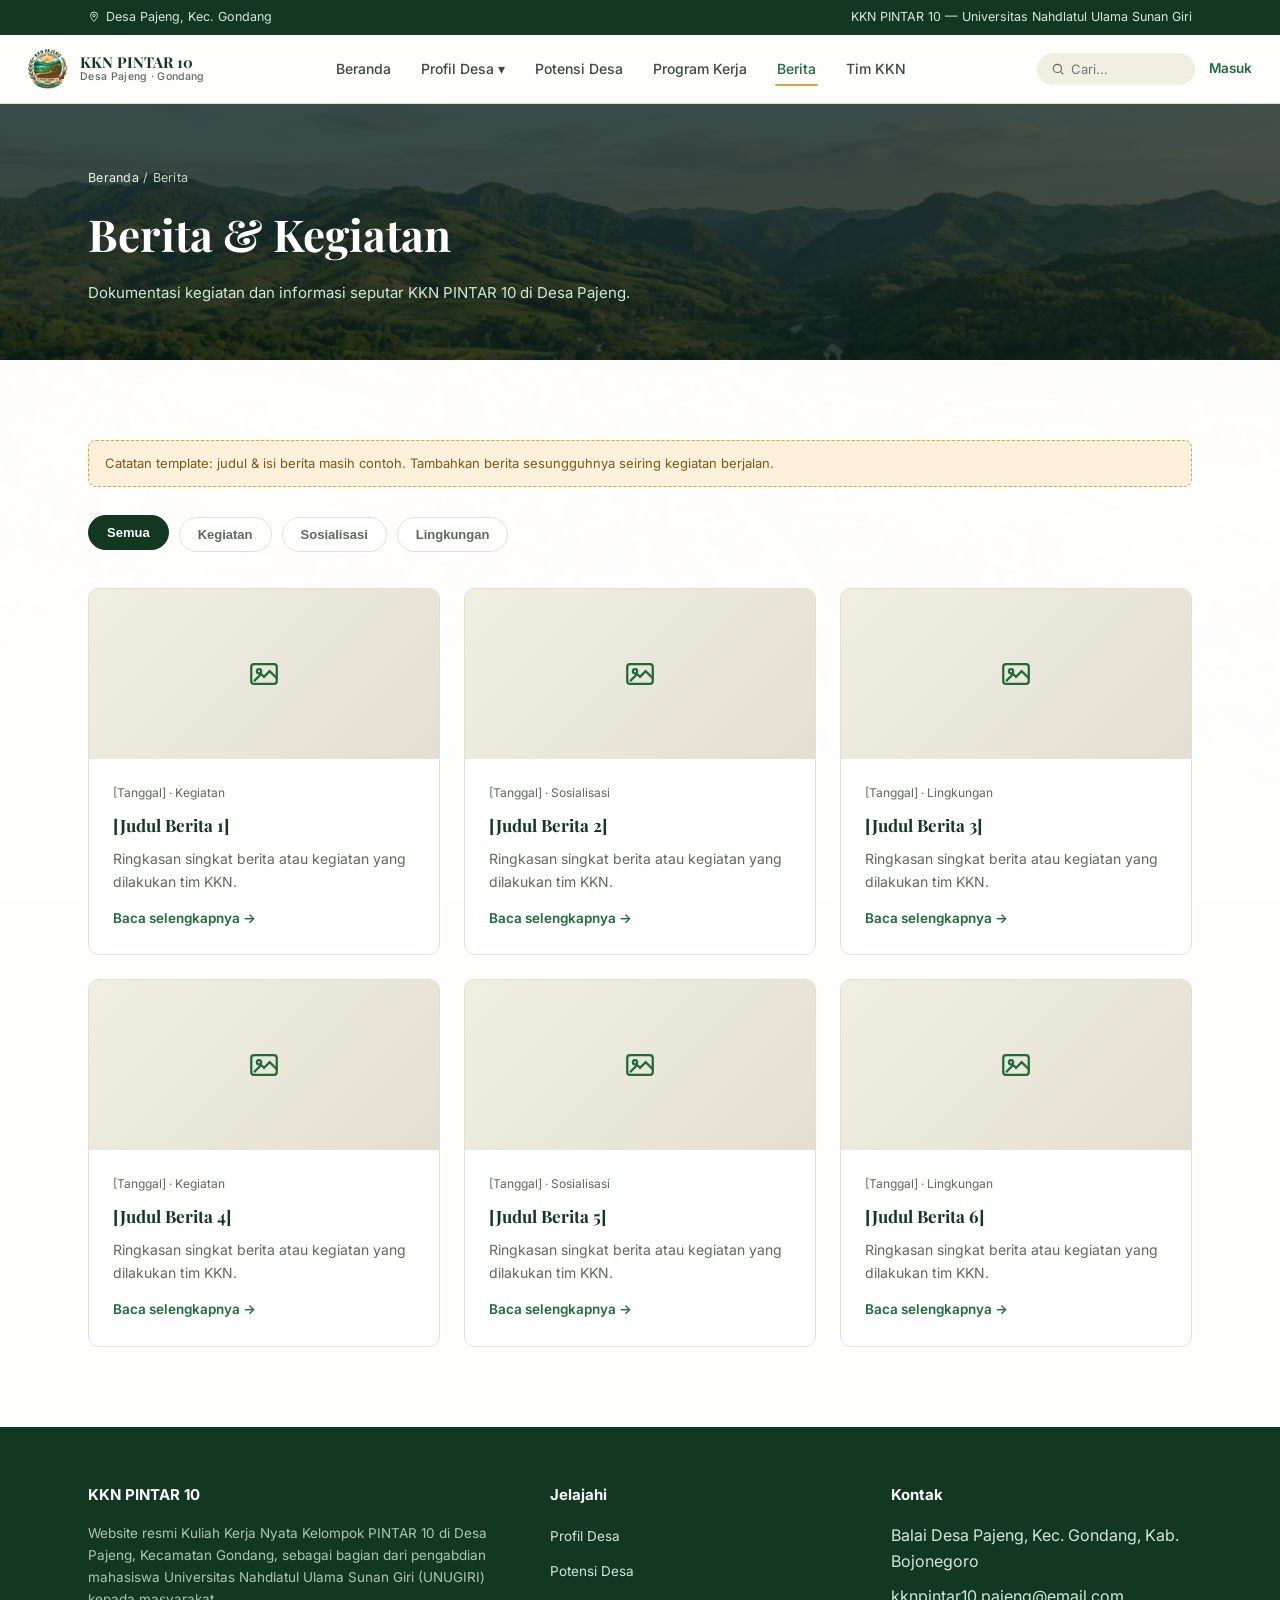
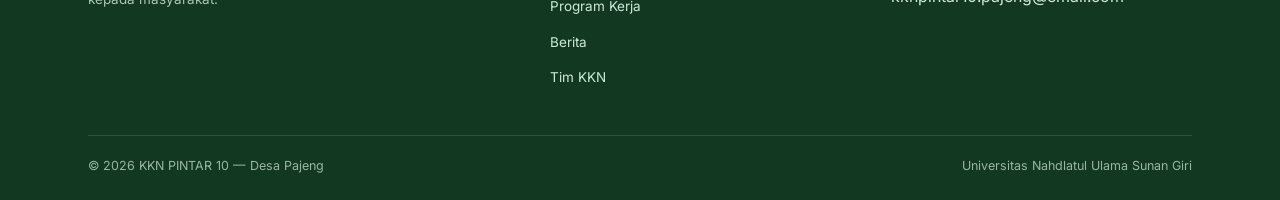
==== berita.html @ 2a143d59 "Initial commit" ====
<!DOCTYPE html>
<html lang="id">
<head>
<meta charset="UTF-8">
<meta name="viewport" content="width=device-width, initial-scale=1.0">
<title>Berita — KKN PINTAR 10 Desa Pajeng</title>
<link rel="stylesheet" href="style.css">
<link rel="preconnect" href="https://fonts.googleapis.com">
<link rel="preconnect" href="https://fonts.gstatic.com" crossorigin>
<link href="https://fonts.googleapis.com/css2?family=Playfair+Display:wght@600;700&family=Inter:wght@400;500;600;700&display=swap" rel="stylesheet">
</head>
<body>

<div class="topbar">
  <div class="container">
    <div class="loc"><svg viewBox="0 0 24 24" fill="none" stroke="currentColor" stroke-width="2"><path d="M12 21s7-7.5 7-12a7 7 0 1 0-14 0c0 4.5 7 12 7 12z"/><circle cx="12" cy="9" r="2.5"/></svg> Desa Pajeng, Kec. Gondang</div>
    <div>KKN PINTAR 10 — Universitas Nahdlatul Ulama Sunan Giri</div>
  </div>
</div>

<header class="navbar">
  <div class="nav-inner">
    <a href="index.html" class="brand">
      <img src="logo.jpeg" alt="Logo KKN PINTAR 10" width="40" height="40" style="border-radius:50%;object-fit:cover;">
      <span class="brand-text">KKN PINTAR 10<small>Desa Pajeng &middot; Gondang</small></span>
    </a>
    <ul class="nav-links" id="navlinks">
      <li><a href="index.html">Beranda</a></li>
      <li class="has-dropdown"><a href="profil-desa.html">Profil Desa ▾</a>
        <div class="dropdown">
          <a href="profil-desa.html#sejarah">Sejarah Desa</a>
          <a href="profil-desa.html#visi-misi">Visi &amp; Misi</a>
          <a href="profil-desa.html#struktur">Struktur Pemerintahan</a>
        </div>
      </li>
      <li><a href="potensi-desa.html">Potensi Desa</a></li>
      <li><a href="program-kerja.html">Program Kerja</a></li>
      <li><a href="berita.html" class="active">Berita</a></li>
      <li><a href="tim-kkn.html">Tim KKN</a></li>
    </ul>
    <div class="nav-right">
      <div class="search-box">
        <svg width="14" height="14" viewBox="0 0 24 24" fill="none" stroke="currentColor" stroke-width="2"><circle cx="11" cy="11" r="7"/><line x1="21" y1="21" x2="16.65" y2="16.65"/></svg>
        <input type="text" placeholder="Cari...">
      </div>
      <a href="#" class="login-link">Masuk</a>
      <button class="navtoggle" id="navtoggle" aria-label="Buka menu">≡</button>
    </div>
  </div>
</header>

<section class="page-banner">
  <div class="container">
    <div class="breadcrumb"><a href="index.html">Beranda</a> / Berita</div>
    <h1>Berita &amp; Kegiatan</h1>
    <p>Dokumentasi kegiatan dan informasi seputar KKN PINTAR 10 di Desa Pajeng.</p>
  </div>
</section>

<section class="section">
  <div class="container">
    <div class="edit-note reveal">Catatan template: judul &amp; isi berita masih contoh. Tambahkan berita sesungguhnya seiring kegiatan berjalan.</div>

    <div class="filters reveal">
      <button class="filter-btn active" data-filter="all">Semua</button>
      <button class="filter-btn" data-filter="kegiatan">Kegiatan</button>
      <button class="filter-btn" data-filter="sosialisasi">Sosialisasi</button>
      <button class="filter-btn" data-filter="lingkungan">Lingkungan</button>
    </div>

    <div class="grid cols-3 reveal">
      <div class="card news-card" data-category="kegiatan">
        <div class="card-thumb"><img src="foto-berita-1.jpg" alt="Foto Berita 1" onerror="this.style.display='none'; this.nextElementSibling.style.display='flex';"><div class="thumb-fallback"><svg width="34" height="34" viewBox="0 0 24 24" fill="none" stroke="currentColor" stroke-width="1.6"><rect x="3" y="5" width="18" height="14" rx="2"/><circle cx="8.5" cy="10" r="1.5"/><path d="M21 15l-5-5-4 4-2-2-5 5"/></svg></div></div>
        <div class="card-body">
          <div class="meta">[Tanggal] &middot; Kegiatan</div>
          <h3>[Judul Berita 1]</h3>
          <p>Ringkasan singkat berita atau kegiatan yang dilakukan tim KKN.</p>
          <a href="coming-soon.html?judul=Berita%201" class="link">Baca selengkapnya &rarr;</a>
        </div>
      </div>
      <div class="card news-card" data-category="sosialisasi">
        <div class="card-thumb"><img src="foto-berita-2.jpg" alt="Foto Berita 2" onerror="this.style.display='none'; this.nextElementSibling.style.display='flex';"><div class="thumb-fallback"><svg width="34" height="34" viewBox="0 0 24 24" fill="none" stroke="currentColor" stroke-width="1.6"><rect x="3" y="5" width="18" height="14" rx="2"/><circle cx="8.5" cy="10" r="1.5"/><path d="M21 15l-5-5-4 4-2-2-5 5"/></svg></div></div>
        <div class="card-body">
          <div class="meta">[Tanggal] &middot; Sosialisasi</div>
          <h3>[Judul Berita 2]</h3>
          <p>Ringkasan singkat berita atau kegiatan yang dilakukan tim KKN.</p>
          <a href="coming-soon.html?judul=Berita%202" class="link">Baca selengkapnya &rarr;</a>
        </div>
      </div>
      <div class="card news-card" data-category="lingkungan">
        <div class="card-thumb"><img src="foto-berita-3.jpg" alt="Foto Berita 3" onerror="this.style.display='none'; this.nextElementSibling.style.display='flex';"><div class="thumb-fallback"><svg width="34" height="34" viewBox="0 0 24 24" fill="none" stroke="currentColor" stroke-width="1.6"><rect x="3" y="5" width="18" height="14" rx="2"/><circle cx="8.5" cy="10" r="1.5"/><path d="M21 15l-5-5-4 4-2-2-5 5"/></svg></div></div>
        <div class="card-body">
          <div class="meta">[Tanggal] &middot; Lingkungan</div>
          <h3>[Judul Berita 3]</h3>
          <p>Ringkasan singkat berita atau kegiatan yang dilakukan tim KKN.</p>
          <a href="coming-soon.html?judul=Berita%203" class="link">Baca selengkapnya &rarr;</a>
        </div>
      </div>
      <div class="card news-card" data-category="kegiatan">
        <div class="card-thumb"><img src="foto-berita-4.jpg" alt="Foto Berita 4" onerror="this.style.display='none'; this.nextElementSibling.style.display='flex';"><div class="thumb-fallback"><svg width="34" height="34" viewBox="0 0 24 24" fill="none" stroke="currentColor" stroke-width="1.6"><rect x="3" y="5" width="18" height="14" rx="2"/><circle cx="8.5" cy="10" r="1.5"/><path d="M21 15l-5-5-4 4-2-2-5 5"/></svg></div></div>
        <div class="card-body">
          <div class="meta">[Tanggal] &middot; Kegiatan</div>
          <h3>[Judul Berita 4]</h3>
          <p>Ringkasan singkat berita atau kegiatan yang dilakukan tim KKN.</p>
          <a href="coming-soon.html?judul=Berita%204" class="link">Baca selengkapnya &rarr;</a>
        </div>
      </div>
      <div class="card news-card" data-category="sosialisasi">
        <div class="card-thumb"><img src="foto-berita-5.jpg" alt="Foto Berita 5" onerror="this.style.display='none'; this.nextElementSibling.style.display='flex';"><div class="thumb-fallback"><svg width="34" height="34" viewBox="0 0 24 24" fill="none" stroke="currentColor" stroke-width="1.6"><rect x="3" y="5" width="18" height="14" rx="2"/><circle cx="8.5" cy="10" r="1.5"/><path d="M21 15l-5-5-4 4-2-2-5 5"/></svg></div></div>
        <div class="card-body">
          <div class="meta">[Tanggal] &middot; Sosialisasi</div>
          <h3>[Judul Berita 5]</h3>
          <p>Ringkasan singkat berita atau kegiatan yang dilakukan tim KKN.</p>
          <a href="coming-soon.html?judul=Berita%205" class="link">Baca selengkapnya &rarr;</a>
        </div>
      </div>
      <div class="card news-card" data-category="lingkungan">
        <div class="card-thumb"><img src="foto-berita-6.jpg" alt="Foto Berita 6" onerror="this.style.display='none'; this.nextElementSibling.style.display='flex';"><div class="thumb-fallback"><svg width="34" height="34" viewBox="0 0 24 24" fill="none" stroke="currentColor" stroke-width="1.6"><rect x="3" y="5" width="18" height="14" rx="2"/><circle cx="8.5" cy="10" r="1.5"/><path d="M21 15l-5-5-4 4-2-2-5 5"/></svg></div></div>
        <div class="card-body">
          <div class="meta">[Tanggal] &middot; Lingkungan</div>
          <h3>[Judul Berita 6]</h3>
          <p>Ringkasan singkat berita atau kegiatan yang dilakukan tim KKN.</p>
          <a href="coming-soon.html?judul=Berita%206" class="link">Baca selengkapnya &rarr;</a>
        </div>
      </div>
    </div>
  </div>
</section>

<footer class="footer">
  <div class="container">
    <div class="footer-grid">
      <div>
        <h4>KKN PINTAR 10</h4>
        <p>Website resmi Kuliah Kerja Nyata Kelompok PINTAR 10 di Desa Pajeng, Kecamatan Gondang, sebagai bagian dari pengabdian mahasiswa Universitas Nahdlatul Ulama Sunan Giri (UNUGIRI) kepada masyarakat.</p>
      </div>
      <div>
        <h4>Jelajahi</h4>
        <ul>
          <li><a href="profil-desa.html">Profil Desa</a></li>
          <li><a href="potensi-desa.html">Potensi Desa</a></li>
          <li><a href="program-kerja.html">Program Kerja</a></li>
          <li><a href="berita.html">Berita</a></li>
          <li><a href="tim-kkn.html">Tim KKN</a></li>
        </ul>
      </div>
      <div>
        <h4>Kontak</h4>
        <ul>
          <li>Balai Desa Pajeng, Kec. Gondang, Kab. Bojonegoro</li>
          <li>kknpintar10.pajeng@email.com</li>
        </ul>
      </div>
    </div>
    <div class="footer-bottom">
      <span>&copy; <span id="year">2026</span> KKN PINTAR 10 — Desa Pajeng</span>
      <span>Universitas Nahdlatul Ulama Sunan Giri</span>
    </div>
  </div>
</footer>
<script src="script.js"></script>
</body>
</html>
---- style.css ----
/* ===== KKN PINTAR 10 — Desa Pajeng | shared stylesheet ===== */
:root{
  --green-deep:#123821;
  --green-mid:#1f6b3a;
  --green-bright:#2f9950;
  --gold:#dba537;
  --cream:#faf8f2;
  --cream-2:#f1eee2;
  --ink:#1c261f;
  --muted:#5c6a5f;
  --line:#e3e0d3;
  --white:#ffffff;
  --radius:10px;
  --serif:'Playfair Display', serif;
  --sans:'Inter', sans-serif;
  --shadow: 0 10px 30px rgba(18,56,33,.10);
  --ease: cubic-bezier(.22,.85,.36,1);
  --ease-soft: cubic-bezier(.4,0,.2,1);
  /* shared scenic background image — ganti nama file ini kalau mau pakai foto pemandangan asli Desa Pajeng */
  --site-bg-img: url('bk.jpeg'), url('hero-bg-default.svg');
}
*{ margin:0; padding:0; box-sizing:border-box; }
html{ scroll-behavior:smooth; }

/* ---------- consistent scenic background (site-wide) ---------- */
body{
  font-family:var(--sans); color:var(--ink); line-height:1.65;
  animation:pageFadeIn .6s var(--ease-soft) both;
  background-color:var(--cream);
  background-image:
    linear-gradient(180deg, rgba(250,248,242,.93) 0%, rgba(250,248,242,.96) 40%, rgba(250,248,242,.98) 100%),
    var(--site-bg-img);
  background-repeat:no-repeat;
  background-position:top center;
  background-size:cover;
  background-attachment:fixed;
}
@keyframes pageFadeIn{ from{ opacity:0; } to{ opacity:1; } }
a{ text-decoration:none; color:inherit; transition:color .25s var(--ease-soft); }
img{ max-width:100%; display:block; }
ul{ list-style:none; }
.container{ max-width:1160px; margin:0 auto; padding:0 28px; }
h1,h2,h3,h4{ font-family:var(--serif); font-weight:700; color:var(--green-deep); }

/* ---------- topbar ---------- */
.topbar{ background:var(--green-deep); color:#cfe9d8; font-size:12.5px; }
.topbar .container{ display:flex; justify-content:space-between; align-items:center; padding:7px 28px; flex-wrap:wrap; gap:6px; }
.topbar .loc{ display:flex; align-items:center; gap:6px; }
.topbar .loc svg{ width:12px; height:12px; }

/* ---------- navbar ---------- */
.navbar{ background:rgba(255,255,255,.92); backdrop-filter:blur(8px); border-bottom:1px solid var(--line); position:sticky; top:0; z-index:100; }
.nav-inner{ display:flex; align-items:center; justify-content:space-between; padding:14px 28px; gap:24px; }
.brand{ display:flex; align-items:center; gap:12px; }
.brand-text{ font-family:var(--serif); font-weight:700; font-size:15px; color:var(--green-deep); line-height:1.2; }
.brand-text small{ display:block; font-family:var(--sans); font-weight:500; font-size:10.5px; color:var(--muted); letter-spacing:.03em; }
.nav-links{ display:flex; align-items:center; gap:26px; font-size:14px; font-weight:500; }
.nav-links a{ color:#3a4a3d; position:relative; padding:6px 2px; transition:color .25s var(--ease-soft); }
.nav-links a.active, .nav-links a:hover{ color:var(--green-mid); }
.nav-links a::after{ content:""; position:absolute; left:0; right:100%; bottom:-3px; height:2px; background:var(--gold); border-radius:2px; transition:right .3s var(--ease); }
.nav-links a:hover::after{ right:0; }
.nav-links a.active::after{ right:0; }
.has-dropdown{ position:relative; }
.dropdown{ position:absolute; top:130%; left:0; background:var(--white); border:1px solid var(--line); border-radius:8px; box-shadow:var(--shadow); min-width:210px; padding:8px; opacity:0; visibility:hidden; transform:translateY(10px) scale(.98); transition:opacity .28s var(--ease), transform .28s var(--ease), visibility .28s; transform-origin:top left; }
.has-dropdown:hover .dropdown{ opacity:1; visibility:visible; transform:translateY(0) scale(1); }
.dropdown a{ display:block; padding:9px 12px; border-radius:6px; font-size:13.5px; color:#3a4a3d; transition:background .2s var(--ease-soft), color .2s var(--ease-soft), padding-left .2s var(--ease-soft); }
.dropdown a:hover{ background:var(--cream-2); color:var(--green-mid); padding-left:15px; }
.nav-right{ display:flex; align-items:center; gap:14px; }
.search-box{ display:flex; align-items:center; gap:6px; background:var(--cream-2); border-radius:20px; padding:8px 14px; font-size:13px; color:var(--muted); }
.search-box input{ border:none; background:transparent; outline:none; font-size:13px; width:110px; font-family:var(--sans); }
.login-link{ font-size:13.5px; font-weight:600; color:var(--green-mid); white-space:nowrap; }
.navtoggle{ display:none; background:none; border:1px solid var(--line); border-radius:6px; padding:8px 10px; font-size:18px; color:var(--green-deep); }

/* ---------- home hero ---------- */
.hero{ position:relative; min-height:92vh; display:flex; align-items:center; overflow:hidden; background:#0d2417; }
.hero-bg{ position:absolute; inset:0; z-index:0; overflow:hidden; transform:scale(1.06); animation:heroDrift 26s ease-in-out infinite alternate; }
.hero-bg img{ width:100%; height:100%; object-fit:cover; display:block; }
@keyframes heroDrift{ from{ transform:scale(1.06) translate(0,0); } to{ transform:scale(1.12) translate(-1.2%,-1%); } }
.hero-overlay{ position:absolute; inset:0; background:linear-gradient(180deg, rgba(9,26,17,.25) 0%, rgba(8,22,14,.55) 55%, rgba(6,18,11,.86) 100%); z-index:1; }
.hero-content{ position:relative; z-index:2; width:100%; text-align:center; color:#fff; padding:60px 24px; animation:heroRise 1s var(--ease) both .1s; }
@keyframes heroRise{ from{ opacity:0; transform:translateY(26px); } to{ opacity:1; transform:translateY(0); } }
.hero-logo{ width:220px; height:220px; margin:0 auto 22px; display:flex; align-items:center; justify-content:center; filter:drop-shadow(0 16px 40px rgba(0,0,0,.45)); animation:logoPop .7s var(--ease) both .2s; }
.hero-logo img{ width:100%; height:100%; }
@keyframes logoPop{ from{ opacity:0; transform:translateY(-14px) scale(.85); } to{ opacity:1; transform:translateY(0) scale(1); } }
.hero-content h1{ font-size:clamp(42px,7vw,74px); color:#fff; letter-spacing:-0.01em; text-shadow:0 4px 24px rgba(0,0,0,.25); }
.hero-content .sub{ font-size:clamp(17px,2.2vw,22px); color:#e5ecdf; margin-top:6px; font-weight:400; font-family:var(--sans); }
.hero-divider{ width:70px; height:3px; background:var(--gold); margin:22px auto; border-radius:2px; position:relative; overflow:hidden; }
.hero-divider::after{ content:""; position:absolute; inset:0; background:linear-gradient(90deg,transparent,rgba(255,255,255,.9),transparent); animation:shimmer 2.6s ease-in-out infinite; }
@keyframes shimmer{ 0%{ transform:translateX(-100%); } 100%{ transform:translateX(100%); } }
.hero-content .kkn-line{ font-size:13.5px; letter-spacing:.05em; color:#cfe9d8; text-transform:uppercase; font-weight:600; margin-bottom:34px; }
.hero-cta{ display:inline-flex; align-items:center; gap:10px; background:var(--green-mid); color:#fff; padding:14px 28px; border-radius:30px; font-weight:600; font-size:15px; box-shadow:var(--shadow); transition:background .3s var(--ease-soft), transform .3s var(--ease), box-shadow .3s var(--ease-soft); }
.hero-cta:hover{ background:var(--green-bright); transform:translateY(-3px); box-shadow:0 16px 34px rgba(18,56,33,.28); }
.hero-cta svg{ transition:transform .3s var(--ease); }
.hero-cta:hover svg{ transform:translateY(3px); }

/* ---------- scroll reveal ---------- */
.reveal{ opacity:0; transform:translateY(28px); transition:opacity .7s var(--ease), transform .7s var(--ease); }
.reveal.in{ opacity:1; transform:translateY(0); }
.grid.reveal.in > *, .filters.reveal.in > *, .org-list.reveal.in > *, .team-grid.reveal.in > *{ animation:none; }
.grid > *, .org-list > *, .team-grid > *{ opacity:0; transform:translateY(18px); transition:opacity .55s var(--ease), transform .55s var(--ease); }
.reveal.in.grid > *, .reveal.in .grid > *{ opacity:1; transform:translateY(0); }
.grid.reveal.in > *:nth-child(1),.org-list.reveal.in > *:nth-child(1),.team-grid.reveal.in > *:nth-child(1){ transition-delay:.04s; }
.grid.reveal.in > *:nth-child(2),.org-list.reveal.in > *:nth-child(2),.team-grid.reveal.in > *:nth-child(2){ transition-delay:.09s; }
.grid.reveal.in > *:nth-child(3),.org-list.reveal.in > *:nth-child(3),.team-grid.reveal.in > *:nth-child(3){ transition-delay:.14s; }
.grid.reveal.in > *:nth-child(4),.org-list.reveal.in > *:nth-child(4),.team-grid.reveal.in > *:nth-child(4){ transition-delay:.19s; }
.grid.reveal.in > *:nth-child(5),.team-grid.reveal.in > *:nth-child(5){ transition-delay:.24s; }
.grid.reveal.in > *:nth-child(6),.team-grid.reveal.in > *:nth-child(6){ transition-delay:.29s; }
.grid.reveal.in > *:nth-child(n+7),.team-grid.reveal.in > *:nth-child(n+7){ transition-delay:.34s; }
.reveal.in > *{ opacity:1; transform:translateY(0); }

/* ---------- page banner (sub pages) — now shares the same scenic image as the homepage hero ---------- */
.page-banner{ position:relative; padding:64px 0 54px; overflow:hidden; background:#0d2417; }
.page-banner::before{
  content:""; position:absolute; inset:0; z-index:0;
  background-image:
    linear-gradient(180deg, rgba(9,26,17,.72) 0%, rgba(8,22,14,.82) 55%, rgba(6,18,11,.92) 100%),
    var(--site-bg-img);
  background-repeat:no-repeat; background-position:center; background-size:cover; background-attachment:fixed;
  animation:bannerGlow 8s ease-in-out infinite alternate;
}
@keyframes bannerGlow{ from{ opacity:.85; } to{ opacity:1; } }
.page-banner .container{ position:relative; z-index:1; animation:heroRise .7s var(--ease) both; }
.breadcrumb{ font-size:12.5px; color:#bcd9c6; letter-spacing:.02em; margin-bottom:10px; }
.breadcrumb a{ color:#e7f3ea; }
.page-banner h1{ color:#fff; font-size:clamp(30px,4vw,44px); }
.page-banner p{ color:#cfe9d8; margin-top:10px; max-width:560px; font-size:15px; }

/* ---------- sections ---------- */
.section{ padding:80px 0; background:rgba(255,255,255,.86); }
.section.alt{ background:rgba(241,238,226,.88); }
.section.textured{ position:relative; overflow:hidden; }
.section.textured::before{ content:""; position:absolute; inset:0; z-index:0;
  background:
    radial-gradient(circle at 10% 8%, rgba(47,153,80,.09), transparent 42%),
    radial-gradient(circle at 90% 18%, rgba(219,165,55,.13), transparent 46%),
    radial-gradient(circle at 16% 92%, rgba(31,107,58,.10), transparent 44%),
    radial-gradient(circle at 92% 90%, rgba(47,153,80,.08), transparent 42%);
  animation: bannerGlow 9s ease-in-out infinite alternate; }
.section.textured > .container{ position:relative; z-index:1; }
.section-tag{ font-size:12.5px; font-weight:700; letter-spacing:.1em; text-transform:uppercase; color:var(--green-mid); margin-bottom:12px; }
.section-title{ font-size:clamp(24px,3vw,34px); margin-bottom:14px; }
.section-desc{ color:var(--muted); max-width:600px; font-size:15.5px; margin-bottom:44px; }
.section-desc.center, .section-tag.center, .section-title.center{ margin-left:auto; margin-right:auto; text-align:center; }

/* stats bar */
.stats-bar{ display:grid; grid-template-columns:repeat(4,1fr); gap:1px; background:var(--line); border:1px solid var(--line); border-radius:var(--radius); overflow:hidden; margin-top:-40px; position:relative; z-index:3; box-shadow:var(--shadow); }
.stat-box{ background:#fff; padding:26px 20px; text-align:center; transition:background .3s var(--ease-soft); }
.stat-box:hover{ background:var(--cream-2); }
.stat-box .num{ font-family:var(--serif); font-size:30px; color:var(--green-mid); transition:transform .3s var(--ease); }
.stat-box:hover .num{ transform:scale(1.08); }
.stat-box .lab{ font-size:12.5px; color:var(--muted); margin-top:4px; }

/* card grid */
.grid{ display:grid; gap:24px; }
.grid.cols-2{ grid-template-columns:repeat(2,1fr); }
.grid.cols-3{ grid-template-columns:repeat(3,1fr); }
.grid.cols-4{ grid-template-columns:repeat(4,1fr); }

.card{ background:#fff; border:1px solid var(--line); border-radius:var(--radius); overflow:hidden; transition:transform .35s var(--ease), box-shadow .35s var(--ease), border-color .35s var(--ease-soft); }
.card:hover{ transform:translateY(-6px); box-shadow:0 18px 38px rgba(18,56,33,.14); border-color:transparent; }
.card-icon{ width:46px; height:46px; border-radius:10px; background:var(--cream-2); display:flex; align-items:center; justify-content:center; color:var(--green-mid); margin-bottom:14px; transition:background .3s var(--ease-soft), color .3s var(--ease-soft), transform .3s var(--ease); }
.card:hover .card-icon{ background:var(--green-mid); color:#fff; transform:rotate(-6deg) scale(1.06); }
.card-body{ padding:24px; }
.card h3{ font-size:17px; margin-bottom:8px; }
.card p{ color:var(--muted); font-size:14px; }
.card .link{ display:inline-block; margin-top:14px; font-size:13.5px; font-weight:600; color:var(--green-mid); transition:letter-spacing .3s var(--ease-soft); }
.card:hover .link{ letter-spacing:.02em; }
.card-thumb{ width:100%; height:170px; background:linear-gradient(135deg,var(--cream-2),var(--line)); display:flex; align-items:center; justify-content:center; color:var(--green-mid); position:relative; overflow:hidden; transition:color .3s var(--ease-soft); }
.card:hover .card-thumb{ color:var(--green-bright); }
.card-thumb svg{ transition:transform .4s var(--ease); }
.card:hover .card-thumb svg{ transform:scale(1.12); }
.card-thumb img{ width:100%; height:100%; object-fit:cover; transition:transform .5s var(--ease); }
.card:hover .card-thumb img{ transform:scale(1.06); }
.thumb-fallback{ display:none; width:100%; height:100%; align-items:center; justify-content:center; }
.tag-pill{ display:inline-block; font-size:11px; font-weight:700; letter-spacing:.03em; text-transform:uppercase; color:var(--green-deep); background:#e4f1e6; padding:4px 10px; border-radius:20px; margin-bottom:10px; }

/* status pill */
.status-pill{ font-size:11px; font-weight:700; padding:4px 10px; border-radius:20px; letter-spacing:.03em; }
.status-pill.berjalan{ background:#e4f1e6; color:var(--green-deep); }
.status-pill.selesai{ background:#eee; color:#666; }
.status-pill.rencana{ background:#fdf1dc; color:#8a6215; }

/* filters */
.filters{ display:flex; gap:10px; flex-wrap:wrap; margin-bottom:36px; }
.filter-btn{ font-size:13px; font-weight:600; padding:9px 18px; border-radius:20px; border:1px solid var(--line); background:#fff; color:var(--muted); cursor:pointer; transition:background .3s var(--ease-soft), color .3s var(--ease-soft), border-color .3s var(--ease-soft), transform .2s var(--ease); }
.filter-btn.active,.filter-btn:hover{ background:var(--green-deep); color:#fff; border-color:var(--green-deep); transform:translateY(-2px); }
[data-category]{ transition:opacity .35s var(--ease-soft), transform .35s var(--ease-soft); }

/* welcome / two column */
.two-col{ display:grid; grid-template-columns:1.1fr .9fr; gap:56px; align-items:center; }
.two-col img, .two-col .img-box{ border-radius:var(--radius); }
.img-box{ background:linear-gradient(135deg,var(--cream-2),var(--line)); min-height:280px; display:flex; align-items:center; justify-content:center; color:var(--green-mid); overflow:hidden; }
.img-box img{ width:100%; height:100%; object-fit:cover; min-height:280px; }

/* org structure (Profil Desa — Struktur Pemerintahan) — foto diperbesar */
.org-list{ display:grid; grid-template-columns:repeat(3,1fr); gap:26px; }
.org-card{ background:#fff; border:1px solid var(--line); border-radius:var(--radius); padding:28px 22px; text-align:center; transition:transform .35s var(--ease), box-shadow .35s var(--ease), border-color .3s var(--ease-soft); }
.org-card:hover{ transform:translateY(-6px); box-shadow:0 18px 38px rgba(18,56,33,.14); border-color:transparent; }
.org-avatar{ width:120px; height:120px; border-radius:50%; background:var(--cream-2); color:var(--green-mid); display:flex; align-items:center; justify-content:center; margin:0 auto 16px; font-family:var(--serif); font-size:32px; font-weight:700; overflow:hidden; box-shadow:0 0 0 6px var(--cream); transition:background .3s var(--ease-soft), color .3s var(--ease-soft), transform .3s var(--ease); }
.org-avatar img{ width:100%; height:100%; object-fit:cover; }
.org-card:hover .org-avatar{ background:var(--green-mid); color:#fff; transform:scale(1.06); }
.org-card .role{ font-size:12px; color:var(--gold); font-weight:700; text-transform:uppercase; letter-spacing:.04em; margin-bottom:6px; }
.org-card .name{ font-size:16px; color:var(--ink); font-weight:600; }
.org-card.kordes{ background:linear-gradient(160deg,var(--green-deep),var(--green-mid)); border-color:var(--green-deep); }
.org-card.kordes .role{ color:var(--gold); }
.org-card.kordes .name{ color:#fff; }
.org-card.kordes .org-avatar{ background:var(--gold); color:var(--green-deep); }
.org-card.kordes:hover .org-avatar{ background:#fff; color:var(--green-deep); }
.org-card .members{ font-size:14.5px; color:var(--ink); font-weight:600; line-height:1.5; }
.org-card.kordes .members{ color:#fff; }
.org-divider{ text-align:center; margin:8px 0 26px; }
.org-divider .role{ font-size:12px; color:var(--gold); font-weight:700; text-transform:uppercase; letter-spacing:.04em; }

/* data wilayah */
.data-list{ border-top:1px solid var(--line); }
.data-row{ display:flex; justify-content:space-between; padding:16px 0; border-bottom:1px solid var(--line); font-size:14.5px; }
.data-row .k{ color:var(--muted); }
.data-row .v{ font-weight:600; }

.map-embed{ border-radius:var(--radius); overflow:hidden; border:1px solid var(--line); }
.map-embed iframe{ width:100%; height:340px; border:0; display:block; }

/* team — Dosen Pembimbing Lapangan */
.dpl-card{ display:flex; gap:26px; align-items:center; background:#fff; border:1px solid var(--line); border-radius:var(--radius); padding:30px; margin-bottom:56px; transition:box-shadow .35s var(--ease), transform .35s var(--ease); }
.dpl-card:hover{ box-shadow:0 18px 38px rgba(18,56,33,.14); transform:translateY(-4px); }
.avatar-lg{ width:160px; height:160px; border-radius:50%; background:var(--cream-2); color:var(--green-mid); display:flex; align-items:center; justify-content:center; font-family:var(--serif); font-size:42px; font-weight:700; flex-shrink:0; overflow:hidden; }
.avatar-lg img{ width:100%; height:100%; object-fit:cover; }
.avatar-md{ width:140px; height:140px; border-radius:50%; background:var(--cream-2); color:var(--green-mid); display:flex; align-items:center; justify-content:center; font-family:var(--serif); font-size:34px; font-weight:700; overflow:hidden; transition:background .3s var(--ease-soft), color .3s var(--ease-soft), transform .3s var(--ease); }
.avatar-md img{ width:100%; height:100%; object-fit:cover; }

/* ---------- Tim KKN org chart v2 — kordes di atas, anggota dalam 2 kolom agar muat 1 layar & foto lebih besar ---------- */
.org-chart-v2{ max-width:920px; margin:0 auto; }
.org-top{ display:flex; flex-direction:column; align-items:center; text-align:center; margin-bottom:44px; }
.org-top .avatar-xl{ width:190px; height:190px; border-radius:50%; overflow:hidden; box-shadow:0 0 0 8px var(--cream), var(--shadow); margin-bottom:18px; background:var(--gold); color:var(--green-deep); display:flex; align-items:center; justify-content:center; font-family:var(--serif); font-size:52px; font-weight:700; transition:transform .4s var(--ease); }
.org-top .avatar-xl:hover{ transform:scale(1.04); }
.org-top .avatar-xl img{ width:100%; height:100%; object-fit:cover; }
.org-top .role{ font-size:13px; font-weight:700; color:var(--gold); text-transform:uppercase; letter-spacing:.08em; margin-bottom:6px; }
.org-top .name{ font-family:var(--serif); font-size:26px; font-weight:700; color:var(--green-deep); }

.org-grid-2col{ display:grid; grid-template-columns:repeat(2,1fr); gap:26px 36px; }
.org-member{ position:relative; display:flex; align-items:center; gap:20px; background:#fff; border:1px solid var(--line); border-radius:var(--radius); padding:18px 22px; transition:transform .4s var(--ease), box-shadow .4s var(--ease), border-color .3s var(--ease-soft); }
.org-member:hover{ transform:translateY(-6px); box-shadow:0 18px 38px rgba(18,56,33,.14); border-color:transparent; }
.org-member .avatar-md{ flex-shrink:0; box-shadow:0 0 0 5px var(--cream); }
.org-member:hover .avatar-md{ transform:scale(1.05); }
.org-member .role{ font-size:12px; font-weight:700; color:var(--gold); text-transform:uppercase; letter-spacing:.05em; margin-bottom:6px; }
.org-member .name{ font-family:var(--serif); font-size:19px; font-weight:700; color:var(--ink); }
.org-member.reveal{ transform:translateY(24px); }
.org-member.reveal.in{ transform:translateY(0); }

/* legacy vertical org chart kept for compatibility if referenced elsewhere */
.org-chart{ position:relative; max-width:560px; margin:0 auto; }
.org-chart::before{ content:""; position:absolute; top:70px; bottom:70px; left:70px; width:2px; background:linear-gradient(var(--green-mid), var(--line) 85%); z-index:0; }
.org-node{ position:relative; z-index:1; display:flex; align-items:center; gap:24px; margin-bottom:26px; }
.org-node:last-child{ margin-bottom:0; }
.org-node-slot{ flex-shrink:0; width:140px; display:flex; justify-content:center; }
.org-node-slot .avatar-lg, .org-node-slot .avatar-md{ box-shadow:0 0 0 6px var(--cream); transition:transform .4s var(--ease), box-shadow .4s var(--ease); }
.org-node:hover .avatar-lg, .org-node:hover .avatar-md{ transform:scale(1.06); }
.org-node-card{ flex:1; background:#fff; border:1px solid var(--line); border-radius:var(--radius); padding:20px 26px; transition:transform .4s var(--ease), box-shadow .4s var(--ease), border-color .3s var(--ease-soft); }
.org-node-card:hover{ transform:translateX(8px); box-shadow:0 16px 34px rgba(18,56,33,.14); border-color:transparent; }
.org-node-card .role{ font-family:var(--sans); font-size:12px; font-weight:700; color:var(--gold); text-transform:uppercase; letter-spacing:.06em; margin-bottom:6px; }
.org-node-card .name{ font-family:var(--serif); font-size:20px; font-weight:700; color:var(--ink); letter-spacing:.01em; }
.org-node-card.kordes{ background:linear-gradient(160deg,var(--green-deep),var(--green-mid)); border-color:var(--green-deep); }
.org-node-card.kordes .role{ color:var(--gold); }
.org-node-card.kordes .name{ color:#fff; }
.org-node.reveal{ transform:translateX(-34px); transition:opacity .6s var(--ease), transform .6s var(--ease); }
.org-node.reveal.in{ opacity:1; transform:translateX(0); }

/* documentation gallery — 8 foto, ukuran lebih besar & rasio landscape */
.gallery-grid{ display:grid; grid-template-columns:repeat(4,1fr); gap:26px; }
.gallery-item{ position:relative; aspect-ratio:4/3; border-radius:var(--radius); overflow:hidden; background:linear-gradient(135deg,var(--cream-2),var(--line)); box-shadow:0 8px 22px rgba(18,56,33,.10); transition:transform .45s var(--ease), box-shadow .45s var(--ease); }
.gallery-item:hover{ transform:translateY(-6px) scale(1.015); box-shadow:0 20px 40px rgba(18,56,33,.18); }
.gallery-item img{ width:100%; height:100%; object-fit:cover; display:block; transition:transform .5s var(--ease); }
.gallery-item:hover img{ transform:scale(1.08); }
.gallery-fallback{ display:none; width:100%; height:100%; align-items:center; justify-content:center; color:var(--green-mid); }

/* news */
.news-card .meta{ font-size:12px; color:var(--muted); margin-bottom:8px; }

/* cta band */
.cta-band{ background:var(--green-deep); border-radius:var(--radius); padding:44px; display:flex; justify-content:space-between; align-items:center; gap:24px; flex-wrap:wrap; color:#fff; transition:box-shadow .35s var(--ease); }
.cta-band h3{ color:#fff; font-size:22px; margin-bottom:6px; }
.cta-band p{ color:#cfe9d8; font-size:14px; }
.cta-band .hero-cta{ background:var(--gold); color:#2a2107; }
.cta-band .hero-cta:hover{ background:#eab94a; }
.cta-band:hover{ box-shadow:0 20px 44px rgba(18,56,33,.28); }

/* footer */
.footer{ background:var(--green-deep); color:#cfe9d8; padding:56px 0 24px; margin-top:0; }
.footer-grid{ display:grid; grid-template-columns:1.4fr 1fr 1fr; gap:40px; margin-bottom:36px; }
.footer h4{ color:#fff; font-size:15px; margin-bottom:14px; font-family:var(--sans); }
.footer p{ font-size:13.5px; color:#a9c7b1; }
.footer ul li{ margin-bottom:9px; }
.footer ul a{ font-size:13.5px; color:#cfe9d8; }
.footer ul a:hover{ color:var(--gold); }
.footer-bottom{ border-top:1px solid rgba(255,255,255,.12); padding-top:20px; font-size:12.5px; color:#9ab6a2; display:flex; justify-content:space-between; flex-wrap:wrap; gap:8px; }

/* placeholder banner note */
.edit-note{ background:#fdf1dc; border:1px dashed #dba537; color:#7a5a12; font-size:13px; padding:12px 16px; border-radius:8px; margin-bottom:30px; }

/* responsive */
@media (max-width: 960px){
  .nav-links{ position:fixed; top:104px; left:0; right:0; background:#fff; flex-direction:column; align-items:flex-start; padding:18px 28px; gap:16px; border-bottom:1px solid var(--line); transform:translateY(-140%); transition:.25s; z-index:99; }
  .nav-links.open{ transform:translateY(0); }
  .navtoggle{ display:block; }
  .search-box{ display:none; }
  .two-col, .stats-bar, .org-list, .team-grid, .grid.cols-3, .grid.cols-4, .gallery-grid{ grid-template-columns:repeat(2,1fr); }
  .footer-grid{ grid-template-columns:1fr; }
  .org-grid-2col{ grid-template-columns:1fr; }
  body{ background-attachment:scroll; }
  .page-banner::before{ background-attachment:scroll; }
}
@media (max-width: 600px){
  .stats-bar, .org-list, .team-grid, .grid.cols-2, .grid.cols-3, .grid.cols-4{ grid-template-columns:1fr; }
  .gallery-grid{ grid-template-columns:1fr; }
  .dpl-card{ flex-direction:column; text-align:center; }
  .cta-band{ flex-direction:column; text-align:center; }
  .hero-logo{ width:150px; height:150px; }
  .org-node{ gap:14px; }
  .org-node-slot{ width:96px; }
  .avatar-lg{ width:110px; height:110px; font-size:30px; }
  .avatar-md{ width:96px; height:96px; font-size:26px; }
  .org-chart::before{ left:48px; }
  .org-top .avatar-xl{ width:140px; height:140px; font-size:38px; }
  .org-member .avatar-md{ width:88px; height:88px; }
}
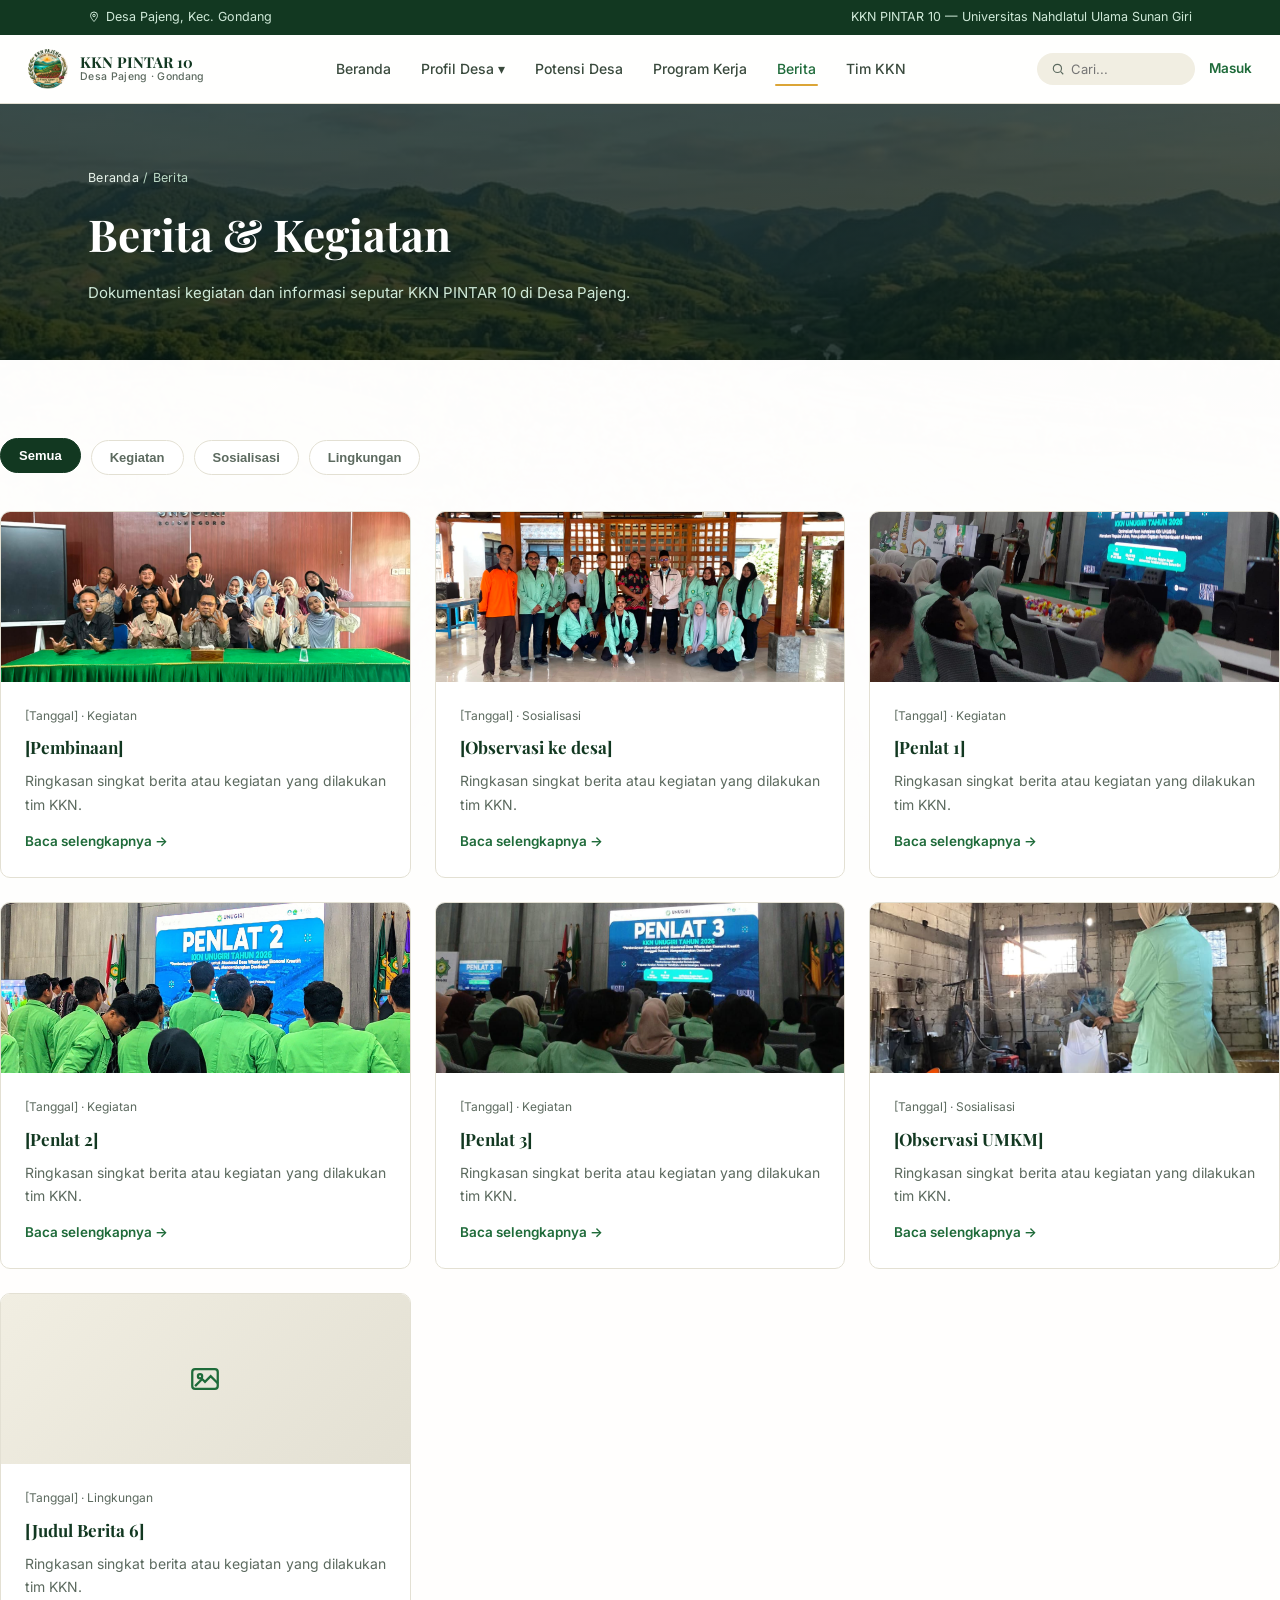
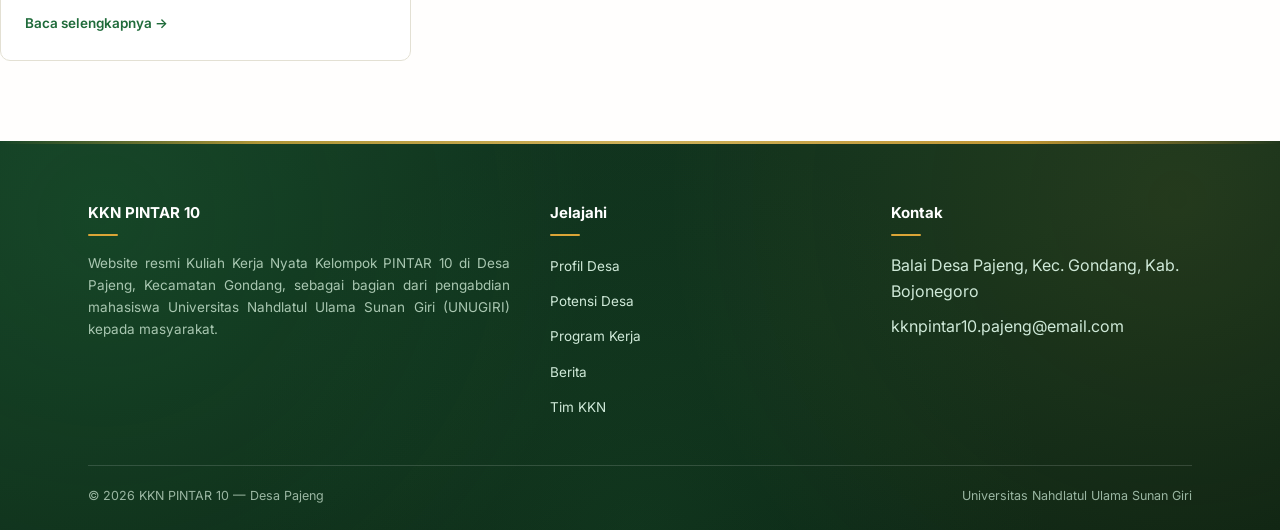
==== commit 429ff5f0: "Update program kerja KKN" ====
--- a/berita.html
+++ b/berita.html
@@ -58,9 +58,7 @@
 </section>
 
 <section class="section">
-  <div class="container">
-    <div class="edit-note reveal">Catatan template: judul &amp; isi berita masih contoh. Tambahkan berita sesungguhnya seiring kegiatan berjalan.</div>
-
+  
     <div class="filters reveal">
       <button class="filter-btn active" data-filter="all">Semua</button>
       <button class="filter-btn" data-filter="kegiatan">Kegiatan</button>
@@ -70,48 +68,57 @@
 
     <div class="grid cols-3 reveal">
       <div class="card news-card" data-category="kegiatan">
-        <div class="card-thumb"><img src="foto-berita-1.jpg" alt="Foto Berita 1" onerror="this.style.display='none'; this.nextElementSibling.style.display='flex';"><div class="thumb-fallback"><svg width="34" height="34" viewBox="0 0 24 24" fill="none" stroke="currentColor" stroke-width="1.6"><rect x="3" y="5" width="18" height="14" rx="2"/><circle cx="8.5" cy="10" r="1.5"/><path d="M21 15l-5-5-4 4-2-2-5 5"/></svg></div></div>
-        <div class="card-body">
-          <div class="meta">[Tanggal] &middot; Kegiatan</div>
-          <h3>[Judul Berita 1]</h3>
+        <div class="card-thumb"><img src="berita2.jpg" alt="Foto Berita 1" onerror="this.style.display='none'; this.nextElementSibling.style.display='flex';"><div class="thumb-fallback"><svg width="34" height="34" viewBox="0 0 24 24" fill="none" stroke="currentColor" stroke-width="1.6"><rect x="3" y="5" width="18" height="14" rx="2"/><circle cx="8.5" cy="10" r="1.5"/><path d="M21 15l-5-5-4 4-2-2-5 5"/></svg></div></div>
+        <div class="card-body">
+          <div class="meta">[Tanggal] &middot; Kegiatan</div>
+          <h3>[Pembinaan]</h3>
           <p>Ringkasan singkat berita atau kegiatan yang dilakukan tim KKN.</p>
           <a href="coming-soon.html?judul=Berita%201" class="link">Baca selengkapnya &rarr;</a>
         </div>
       </div>
       <div class="card news-card" data-category="sosialisasi">
-        <div class="card-thumb"><img src="foto-berita-2.jpg" alt="Foto Berita 2" onerror="this.style.display='none'; this.nextElementSibling.style.display='flex';"><div class="thumb-fallback"><svg width="34" height="34" viewBox="0 0 24 24" fill="none" stroke="currentColor" stroke-width="1.6"><rect x="3" y="5" width="18" height="14" rx="2"/><circle cx="8.5" cy="10" r="1.5"/><path d="M21 15l-5-5-4 4-2-2-5 5"/></svg></div></div>
+        <div class="card-thumb"><img src="berita1.jpg" alt="Foto Berita 2" onerror="this.style.display='none'; this.nextElementSibling.style.display='flex';"><div class="thumb-fallback"><svg width="34" height="34" viewBox="0 0 24 24" fill="none" stroke="currentColor" stroke-width="1.6"><rect x="3" y="5" width="18" height="14" rx="2"/><circle cx="8.5" cy="10" r="1.5"/><path d="M21 15l-5-5-4 4-2-2-5 5"/></svg></div></div>
         <div class="card-body">
           <div class="meta">[Tanggal] &middot; Sosialisasi</div>
-          <h3>[Judul Berita 2]</h3>
+          <h3>[Observasi ke desa]</h3>
           <p>Ringkasan singkat berita atau kegiatan yang dilakukan tim KKN.</p>
           <a href="coming-soon.html?judul=Berita%202" class="link">Baca selengkapnya &rarr;</a>
         </div>
       </div>
-      <div class="card news-card" data-category="lingkungan">
-        <div class="card-thumb"><img src="foto-berita-3.jpg" alt="Foto Berita 3" onerror="this.style.display='none'; this.nextElementSibling.style.display='flex';"><div class="thumb-fallback"><svg width="34" height="34" viewBox="0 0 24 24" fill="none" stroke="currentColor" stroke-width="1.6"><rect x="3" y="5" width="18" height="14" rx="2"/><circle cx="8.5" cy="10" r="1.5"/><path d="M21 15l-5-5-4 4-2-2-5 5"/></svg></div></div>
-        <div class="card-body">
-          <div class="meta">[Tanggal] &middot; Lingkungan</div>
-          <h3>[Judul Berita 3]</h3>
+      <div class="card news-card" data-category="kegiatan">
+        <div class="card-thumb"><img src="penlat1.jpeg" alt="Foto Berita 1" onerror="this.style.display='none'; this.nextElementSibling.style.display='flex';"><div class="thumb-fallback"><svg width="34" height="34" viewBox="0 0 24 24" fill="none" stroke="currentColor" stroke-width="1.6"><rect x="3" y="5" width="18" height="14" rx="2"/><circle cx="8.5" cy="10" r="1.5"/><path d="M21 15l-5-5-4 4-2-2-5 5"/></svg></div></div>
+        <div class="card-body">
+          <div class="meta">[Tanggal] &middot; Kegiatan</div>
+          <h3>[Penlat 1]</h3>
+          <p>Ringkasan singkat berita atau kegiatan yang dilakukan tim KKN.</p>
+          <a href="coming-soon.html?judul=Berita%201" class="link">Baca selengkapnya &rarr;</a>
+        </div>
+      </div>
+      <div class="card news-card" data-category="kegiatan">
+        <div class="card-thumb"><img src="penlat2.jpeg" alt="Foto Berita 3" onerror="this.style.display='none'; this.nextElementSibling.style.display='flex';"><div class="thumb-fallback"><svg width="34" height="34" viewBox="0 0 24 24" fill="none" stroke="currentColor" stroke-width="1.6"><rect x="3" y="5" width="18" height="14" rx="2"/><circle cx="8.5" cy="10" r="1.5"/><path d="M21 15l-5-5-4 4-2-2-5 5"/></svg></div></div>
+        <div class="card-body">
+          <div class="meta">[Tanggal] &middot; Kegiatan</div>
+          <h3>[Penlat 2]</h3>
           <p>Ringkasan singkat berita atau kegiatan yang dilakukan tim KKN.</p>
           <a href="coming-soon.html?judul=Berita%203" class="link">Baca selengkapnya &rarr;</a>
         </div>
       </div>
       <div class="card news-card" data-category="kegiatan">
-        <div class="card-thumb"><img src="foto-berita-4.jpg" alt="Foto Berita 4" onerror="this.style.display='none'; this.nextElementSibling.style.display='flex';"><div class="thumb-fallback"><svg width="34" height="34" viewBox="0 0 24 24" fill="none" stroke="currentColor" stroke-width="1.6"><rect x="3" y="5" width="18" height="14" rx="2"/><circle cx="8.5" cy="10" r="1.5"/><path d="M21 15l-5-5-4 4-2-2-5 5"/></svg></div></div>
-        <div class="card-body">
-          <div class="meta">[Tanggal] &middot; Kegiatan</div>
-          <h3>[Judul Berita 4]</h3>
+        <div class="card-thumb"><img src="penlat3.jpeg" alt="Foto Berita 4" onerror="this.style.display='none'; this.nextElementSibling.style.display='flex';"><div class="thumb-fallback"><svg width="34" height="34" viewBox="0 0 24 24" fill="none" stroke="currentColor" stroke-width="1.6"><rect x="3" y="5" width="18" height="14" rx="2"/><circle cx="8.5" cy="10" r="1.5"/><path d="M21 15l-5-5-4 4-2-2-5 5"/></svg></div></div>
+        <div class="card-body">
+          <div class="meta">[Tanggal] &middot; Kegiatan</div>
+          <h3>[Penlat 3]</h3>
           <p>Ringkasan singkat berita atau kegiatan yang dilakukan tim KKN.</p>
           <a href="coming-soon.html?judul=Berita%204" class="link">Baca selengkapnya &rarr;</a>
         </div>
       </div>
       <div class="card news-card" data-category="sosialisasi">
-        <div class="card-thumb"><img src="foto-berita-5.jpg" alt="Foto Berita 5" onerror="this.style.display='none'; this.nextElementSibling.style.display='flex';"><div class="thumb-fallback"><svg width="34" height="34" viewBox="0 0 24 24" fill="none" stroke="currentColor" stroke-width="1.6"><rect x="3" y="5" width="18" height="14" rx="2"/><circle cx="8.5" cy="10" r="1.5"/><path d="M21 15l-5-5-4 4-2-2-5 5"/></svg></div></div>
+        <div class="card-thumb"><img src="tahu.jpeg" alt="Foto Berita 5" onerror="this.style.display='none'; this.nextElementSibling.style.display='flex';"><div class="thumb-fallback"><svg width="34" height="34" viewBox="0 0 24 24" fill="none" stroke="currentColor" stroke-width="1.6"><rect x="3" y="5" width="18" height="14" rx="2"/><circle cx="8.5" cy="10" r="1.5"/><path d="M21 15l-5-5-4 4-2-2-5 5"/></svg></div></div>
         <div class="card-body">
           <div class="meta">[Tanggal] &middot; Sosialisasi</div>
-          <h3>[Judul Berita 5]</h3>
-          <p>Ringkasan singkat berita atau kegiatan yang dilakukan tim KKN.</p>
-          <a href="coming-soon.html?judul=Berita%205" class="link">Baca selengkapnya &rarr;</a>
+          <h3>[Observasi UMKM]</h3>
+          <p>Ringkasan singkat berita atau kegiatan yang dilakukan tim KKN.</p>
+          <a href="#" class="link" id="videoTriggerObservasiUmkm">Baca selengkapnya &rarr;</a>
         </div>
       </div>
       <div class="card news-card" data-category="lingkungan">
@@ -158,6 +165,47 @@
     </div>
   </div>
 </footer>
+
+<!-- Modal Video Dokumentasi — khusus kartu "Observasi UMKM" -->
+<div id="videoModal" class="video-modal">
+  <div class="video-modal-inner">
+    <button id="videoModalClose" class="video-modal-close" aria-label="Tutup">&times;</button>
+    <video id="videoModalPlayer" controls playsinline>
+      <source src="umkm.mp4" type="video/mp4">
+      Browser Anda tidak mendukung pemutaran video.
+    </video>
+  </div>
+</div>
+
 <script src="script.js"></script>
+<script>
+(function(){
+  var trigger = document.getElementById('videoTriggerObservasiUmkm');
+  var modal = document.getElementById('videoModal');
+  var player = document.getElementById('videoModalPlayer');
+  var closeBtn = document.getElementById('videoModalClose');
+
+  if(trigger && modal && player && closeBtn){
+    trigger.addEventListener('click', function(e){
+      e.preventDefault();
+      modal.classList.add('open');
+      player.play();
+    });
+
+    function closeModal(){
+      modal.classList.remove('open');
+      player.pause();
+      player.currentTime = 0;
+    }
+    closeBtn.addEventListener('click', closeModal);
+    modal.addEventListener('click', function(e){
+      if(e.target === modal) closeModal();
+    });
+    document.addEventListener('keydown', function(e){
+      if(e.key === 'Escape' && modal.classList.contains('open')) closeModal();
+    });
+  }
+})();
+</script>
 </body>
-</html>
+</html>
--- a/style.css
+++ b/style.css
@@ -17,10 +17,13 @@
   --ease: cubic-bezier(.22,.85,.36,1);
   --ease-soft: cubic-bezier(.4,0,.2,1);
   /* shared scenic background image — ganti nama file ini kalau mau pakai foto pemandangan asli Desa Pajeng */
-  --site-bg-img: url('bk.jpeg'), url('hero-bg-default.svg');
+  --site-bg-img: url('21.jpeg'), url('21.jpeg');
 }
 *{ margin:0; padding:0; box-sizing:border-box; }
 html{ scroll-behavior:smooth; }
+/* rata kanan-kiri untuk semua teks paragraf di seluruh halaman (terutama Profil Desa) */
+p{ text-align:justify; text-justify:inter-word; }
+.kkn-line, .hero-content .sub, .brand-text small, .meta, .status-pill, .tag-pill, .role, .name{ text-align:left; }
 
 /* ---------- consistent scenic background (site-wide) ---------- */
 body{
@@ -79,8 +82,9 @@
 .hero-overlay{ position:absolute; inset:0; background:linear-gradient(180deg, rgba(9,26,17,.25) 0%, rgba(8,22,14,.55) 55%, rgba(6,18,11,.86) 100%); z-index:1; }
 .hero-content{ position:relative; z-index:2; width:100%; text-align:center; color:#fff; padding:60px 24px; animation:heroRise 1s var(--ease) both .1s; }
 @keyframes heroRise{ from{ opacity:0; transform:translateY(26px); } to{ opacity:1; transform:translateY(0); } }
-.hero-logo{ width:220px; height:220px; margin:0 auto 22px; display:flex; align-items:center; justify-content:center; filter:drop-shadow(0 16px 40px rgba(0,0,0,.45)); animation:logoPop .7s var(--ease) both .2s; }
-.hero-logo img{ width:100%; height:100%; }
+.hero-logo{ width:220px; height:220px; margin:0 auto 22px; display:flex; align-items:center; justify-content:center; filter:drop-shadow(0 10px 26px rgba(0,0,0,.5)); animation:logoPop .7s var(--ease) both .2s; }
+/* logo dipotong bulat sempurna (bukan kotak) supaya latar persegi/krem di sudut foto logo tidak lagi kelihatan, dan menyatu seperti medali di atas foto pemandangan */
+.hero-logo img{ width:100%; height:100%; object-fit:cover; border-radius:50%; box-shadow:0 0 0 5px rgba(255,255,255,.18), 0 0 0 1px rgba(255,255,255,.35); }
 @keyframes logoPop{ from{ opacity:0; transform:translateY(-14px) scale(.85); } to{ opacity:1; transform:translateY(0) scale(1); } }
 .hero-content h1{ font-size:clamp(42px,7vw,74px); color:#fff; letter-spacing:-0.01em; text-shadow:0 4px 24px rgba(0,0,0,.25); }
 .hero-content .sub{ font-size:clamp(17px,2.2vw,22px); color:#e5ecdf; margin-top:6px; font-weight:400; font-family:var(--sans); }
@@ -108,7 +112,7 @@
 .grid.reveal.in > *:nth-child(n+7),.team-grid.reveal.in > *:nth-child(n+7){ transition-delay:.34s; }
 .reveal.in > *{ opacity:1; transform:translateY(0); }
 
-/* ---------- page banner (sub pages) — now shares the same scenic image as the homepage hero ---------- */
+/* ---------- page banner (sub pages) — unchanged, tetap sama seperti sebelumnya ---------- */
 .page-banner{ position:relative; padding:64px 0 54px; overflow:hidden; background:#0d2417; }
 .page-banner::before{
   content:""; position:absolute; inset:0; z-index:0;
@@ -220,7 +224,10 @@
 .map-embed{ border-radius:var(--radius); overflow:hidden; border:1px solid var(--line); }
 .map-embed iframe{ width:100%; height:340px; border:0; display:block; }
 
-/* team — Dosen Pembimbing Lapangan */
+/* team — Dosen Pembimbing Lapangan (bisa lebih dari satu, ditampilkan dalam grid 2 kolom) */
+.dpl-grid{ display:grid; grid-template-columns:repeat(2,1fr); gap:24px; margin-bottom:56px; }
+.dpl-grid .dpl-card{ margin-bottom:0; height:100%; }
+@media (max-width:960px){ .dpl-grid{ grid-template-columns:1fr; } }
 .dpl-card{ display:flex; gap:26px; align-items:center; background:#fff; border:1px solid var(--line); border-radius:var(--radius); padding:30px; margin-bottom:56px; transition:box-shadow .35s var(--ease), transform .35s var(--ease); }
 .dpl-card:hover{ box-shadow:0 18px 38px rgba(18,56,33,.14); transform:translateY(-4px); }
 .avatar-lg{ width:160px; height:160px; border-radius:50%; background:var(--cream-2); color:var(--green-mid); display:flex; align-items:center; justify-content:center; font-family:var(--serif); font-size:42px; font-weight:700; flex-shrink:0; overflow:hidden; }
@@ -284,18 +291,80 @@
 .cta-band .hero-cta:hover{ background:#eab94a; }
 .cta-band:hover{ box-shadow:0 20px 44px rgba(18,56,33,.28); }
 
-/* footer */
-.footer{ background:var(--green-deep); color:#cfe9d8; padding:56px 0 24px; margin-top:0; }
+/* ---------- footer (redesigned — gradient + tekstur halus + aksen emas + ikon kontak) ---------- */
+.footer{
+  position:relative;
+  overflow:hidden;
+  background:linear-gradient(160deg, var(--green-deep) 0%, #0f2e1a 55%, #0a2213 100%);
+  color:#cfe9d8;
+  padding:60px 0 24px;
+  margin-top:0;
+}
+/* garis aksen emas tipis di batas atas footer, sebagai pemisah dekoratif dari konten sebelumnya */
+.footer::before{
+  content:"";
+  position:absolute; top:0; left:0; right:0; height:3px;
+  background:linear-gradient(90deg, transparent, var(--gold) 20%, #f0c766 50%, var(--gold) 80%, transparent);
+  opacity:.85;
+}
+/* tekstur radial halus supaya tidak flat, senada dengan .section.textured */
+.footer::after{
+  content:"";
+  position:absolute; inset:0; z-index:0; pointer-events:none;
+  background:
+    radial-gradient(circle at 8% 20%, rgba(47,153,80,.16), transparent 40%),
+    radial-gradient(circle at 92% 15%, rgba(219,165,55,.10), transparent 42%),
+    radial-gradient(circle at 50% 100%, rgba(47,153,80,.10), transparent 55%);
+}
+.footer .container{ position:relative; z-index:1; }
 .footer-grid{ display:grid; grid-template-columns:1.4fr 1fr 1fr; gap:40px; margin-bottom:36px; }
-.footer h4{ color:#fff; font-size:15px; margin-bottom:14px; font-family:var(--sans); }
+.footer h4{
+  color:#fff; font-size:15px; margin-bottom:16px; font-family:var(--sans);
+  position:relative; padding-bottom:10px;
+}
+/* underline emas kecil di bawah setiap heading footer */
+.footer h4::after{
+  content:""; position:absolute; left:0; bottom:0; width:30px; height:2px;
+  background:var(--gold); border-radius:2px;
+}
 .footer p{ font-size:13.5px; color:#a9c7b1; }
 .footer ul li{ margin-bottom:9px; }
-.footer ul a{ font-size:13.5px; color:#cfe9d8; }
-.footer ul a:hover{ color:var(--gold); }
-.footer-bottom{ border-top:1px solid rgba(255,255,255,.12); padding-top:20px; font-size:12.5px; color:#9ab6a2; display:flex; justify-content:space-between; flex-wrap:wrap; gap:8px; }
+.footer ul a{ font-size:13.5px; color:#cfe9d8; transition:color .25s var(--ease-soft), padding-left .25s var(--ease-soft); display:inline-block; }
+.footer ul a:hover{ color:var(--gold); padding-left:4px; }
+/* ikon kecil di depan item kontak (alamat & email) — tambahkan class "contact-list" pada <ul> Kontak di HTML jika ingin memakai ikon */
+.footer .contact-list li{ display:flex; align-items:flex-start; gap:10px; font-size:13.5px; color:#cfe9d8; }
+.footer .contact-list li svg{ flex-shrink:0; width:15px; height:15px; margin-top:2px; color:var(--gold); }
+.footer-bottom{
+  border-top:1px solid rgba(255,255,255,.14);
+  padding-top:20px; font-size:12.5px; color:#9ab6a2;
+  display:flex; justify-content:space-between; flex-wrap:wrap; gap:8px;
+}
 
 /* placeholder banner note */
 .edit-note{ background:#fdf1dc; border:1px dashed #dba537; color:#7a5a12; font-size:13px; padding:12px 16px; border-radius:8px; margin-bottom:30px; }
+
+/* ---------- modal video dokumentasi (dipakai khusus kartu "Observasi UMKM" di Berita) ---------- */
+.video-modal{
+  display:none; position:fixed; inset:0; z-index:1000;
+  background:rgba(9,26,17,.86);
+  align-items:center; justify-content:center; padding:24px;
+}
+.video-modal.open{ display:flex; }
+.video-modal-inner{
+  position:relative; width:100%; max-width:820px;
+  background:#000; border-radius:10px; overflow:hidden;
+  box-shadow:0 24px 60px rgba(0,0,0,.5);
+}
+.video-modal-inner video{ width:100%; display:block; max-height:80vh; background:#000; }
+.video-modal-close{
+  position:absolute; top:10px; right:10px; z-index:2;
+  width:36px; height:36px; border-radius:50%; border:none;
+  background:rgba(255,255,255,.9); color:var(--green-deep);
+  font-size:22px; line-height:1; cursor:pointer;
+  display:flex; align-items:center; justify-content:center;
+  transition:background .2s;
+}
+.video-modal-close:hover{ background:#fff; }
 
 /* responsive */
 @media (max-width: 960px){
@@ -322,4 +391,4 @@
   .org-chart::before{ left:48px; }
   .org-top .avatar-xl{ width:140px; height:140px; font-size:38px; }
   .org-member .avatar-md{ width:88px; height:88px; }
-}
+}
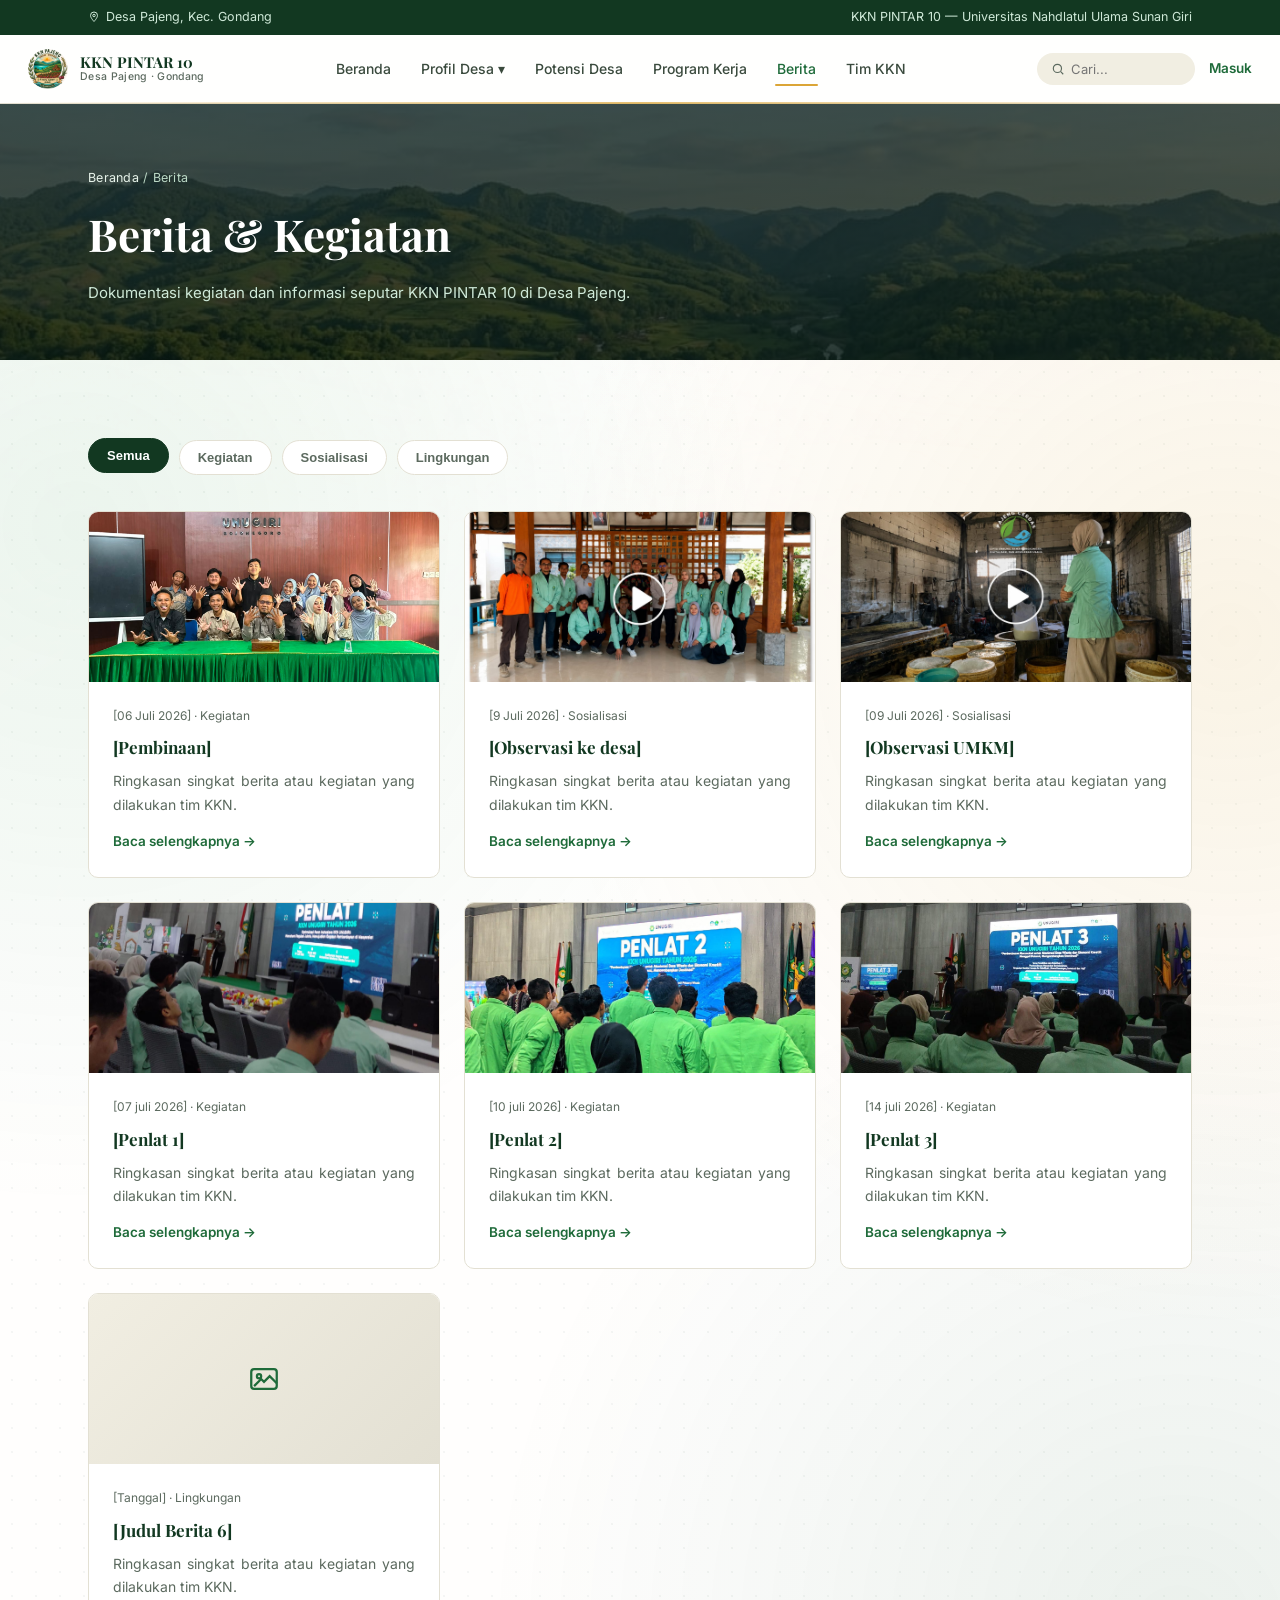
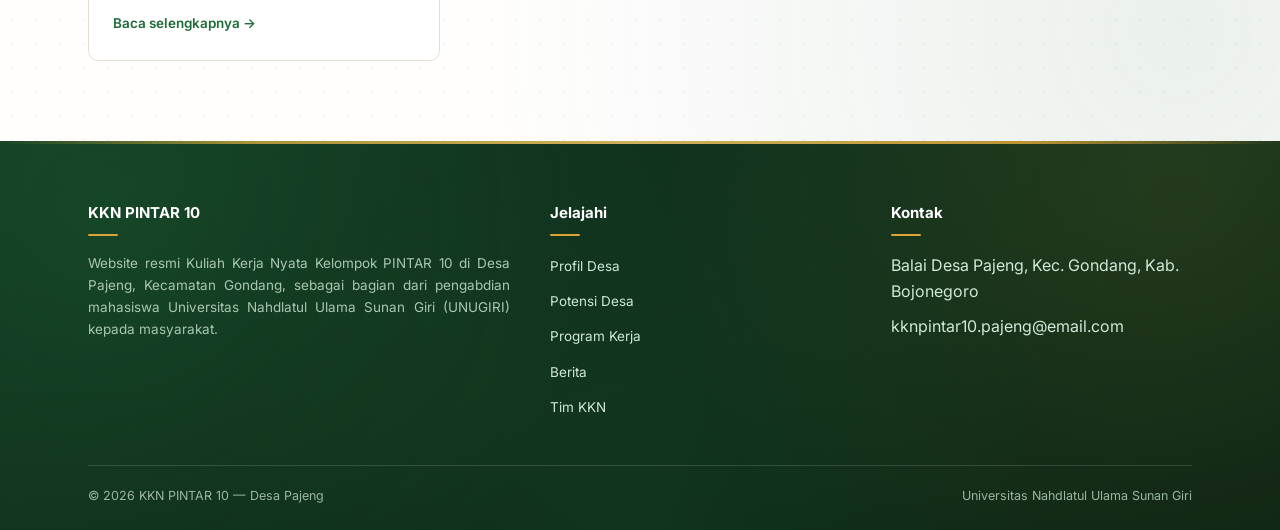
==== commit 8ccb8b69: "Update website" ====
--- a/berita.html
+++ b/berita.html
@@ -58,7 +58,7 @@
 </section>
 
 <section class="section">
-  
+  <div class="container">
     <div class="filters reveal">
       <button class="filter-btn active" data-filter="all">Semua</button>
       <button class="filter-btn" data-filter="kegiatan">Kegiatan</button>
@@ -70,25 +70,42 @@
       <div class="card news-card" data-category="kegiatan">
         <div class="card-thumb"><img src="berita2.jpg" alt="Foto Berita 1" onerror="this.style.display='none'; this.nextElementSibling.style.display='flex';"><div class="thumb-fallback"><svg width="34" height="34" viewBox="0 0 24 24" fill="none" stroke="currentColor" stroke-width="1.6"><rect x="3" y="5" width="18" height="14" rx="2"/><circle cx="8.5" cy="10" r="1.5"/><path d="M21 15l-5-5-4 4-2-2-5 5"/></svg></div></div>
         <div class="card-body">
-          <div class="meta">[Tanggal] &middot; Kegiatan</div>
+          <div class="meta">[06 Juli 2026] &middot; Kegiatan</div>
           <h3>[Pembinaan]</h3>
           <p>Ringkasan singkat berita atau kegiatan yang dilakukan tim KKN.</p>
           <a href="coming-soon.html?judul=Berita%201" class="link">Baca selengkapnya &rarr;</a>
         </div>
       </div>
       <div class="card news-card" data-category="sosialisasi">
-        <div class="card-thumb"><img src="berita1.jpg" alt="Foto Berita 2" onerror="this.style.display='none'; this.nextElementSibling.style.display='flex';"><div class="thumb-fallback"><svg width="34" height="34" viewBox="0 0 24 24" fill="none" stroke="currentColor" stroke-width="1.6"><rect x="3" y="5" width="18" height="14" rx="2"/><circle cx="8.5" cy="10" r="1.5"/><path d="M21 15l-5-5-4 4-2-2-5 5"/></svg></div></div>
-        <div class="card-body">
-          <div class="meta">[Tanggal] &middot; Sosialisasi</div>
+        <div class="card-thumb video-trigger-thumb" data-video="vd2.mp4" role="button" tabindex="0" aria-label="Putar video dokumentasi Observasi ke desa"><img src="berita1.jpeg" alt="Foto Berita 2" onerror="this.style.display='none'; this.nextElementSibling.style.display='flex';"><div class="thumb-fallback"><svg width="34" height="34" viewBox="0 0 24 24" fill="none" stroke="currentColor" stroke-width="1.6"><rect x="3" y="5" width="18" height="14" rx="2"/><circle cx="8.5" cy="10" r="1.5"/><path d="M21 15l-5-5-4 4-2-2-5 5"/></svg></div>
+          <div class="thumb-play-icon" aria-hidden="true">
+            <svg width="22" height="22" viewBox="0 0 24 24" fill="currentColor"><path d="M8 5v14l11-7z"/></svg>
+          </div>
+        </div>
+        <div class="card-body">
+          <div class="meta">[9 Juli 2026] &middot; Sosialisasi</div>
           <h3>[Observasi ke desa]</h3>
           <p>Ringkasan singkat berita atau kegiatan yang dilakukan tim KKN.</p>
-          <a href="coming-soon.html?judul=Berita%202" class="link">Baca selengkapnya &rarr;</a>
+          <a href="#" class="link video-trigger-link" data-video="vd2.mp4">Baca selengkapnya &rarr;</a>
+        </div>
+        </div>
+      <div class="card news-card" data-category="sosialisasi">
+        <div class="card-thumb video-trigger-thumb" data-video="umkm.mp4" role="button" tabindex="0" aria-label="Putar video dokumentasi Observasi UMKM"><img src="vd.jpeg" alt="Foto Berita 5" onerror="this.style.display='none'; this.nextElementSibling.style.display='flex';"><div class="thumb-fallback"><svg width="34" height="34" viewBox="0 0 24 24" fill="none" stroke="currentColor" stroke-width="1.6"><rect x="3" y="5" width="18" height="14" rx="2"/><circle cx="8.5" cy="10" r="1.5"/><path d="M21 15l-5-5-4 4-2-2-5 5"/></svg></div>
+          <div class="thumb-play-icon" aria-hidden="true">
+            <svg width="22" height="22" viewBox="0 0 24 24" fill="currentColor"><path d="M8 5v14l11-7z"/></svg>
+          </div>
+        </div>
+        <div class="card-body">
+          <div class="meta">[09 Juli 2026] &middot; Sosialisasi</div>
+          <h3>[Observasi UMKM]</h3>
+          <p>Ringkasan singkat berita atau kegiatan yang dilakukan tim KKN.</p>
+          <a href="#" class="link video-trigger-link" data-video="umkm.mp4">Baca selengkapnya &rarr;</a>
         </div>
       </div>
       <div class="card news-card" data-category="kegiatan">
         <div class="card-thumb"><img src="penlat1.jpeg" alt="Foto Berita 1" onerror="this.style.display='none'; this.nextElementSibling.style.display='flex';"><div class="thumb-fallback"><svg width="34" height="34" viewBox="0 0 24 24" fill="none" stroke="currentColor" stroke-width="1.6"><rect x="3" y="5" width="18" height="14" rx="2"/><circle cx="8.5" cy="10" r="1.5"/><path d="M21 15l-5-5-4 4-2-2-5 5"/></svg></div></div>
         <div class="card-body">
-          <div class="meta">[Tanggal] &middot; Kegiatan</div>
+          <div class="meta">[07 juli 2026] &middot; Kegiatan</div>
           <h3>[Penlat 1]</h3>
           <p>Ringkasan singkat berita atau kegiatan yang dilakukan tim KKN.</p>
           <a href="coming-soon.html?judul=Berita%201" class="link">Baca selengkapnya &rarr;</a>
@@ -97,7 +114,7 @@
       <div class="card news-card" data-category="kegiatan">
         <div class="card-thumb"><img src="penlat2.jpeg" alt="Foto Berita 3" onerror="this.style.display='none'; this.nextElementSibling.style.display='flex';"><div class="thumb-fallback"><svg width="34" height="34" viewBox="0 0 24 24" fill="none" stroke="currentColor" stroke-width="1.6"><rect x="3" y="5" width="18" height="14" rx="2"/><circle cx="8.5" cy="10" r="1.5"/><path d="M21 15l-5-5-4 4-2-2-5 5"/></svg></div></div>
         <div class="card-body">
-          <div class="meta">[Tanggal] &middot; Kegiatan</div>
+          <div class="meta">[10 juli 2026] &middot; Kegiatan</div>
           <h3>[Penlat 2]</h3>
           <p>Ringkasan singkat berita atau kegiatan yang dilakukan tim KKN.</p>
           <a href="coming-soon.html?judul=Berita%203" class="link">Baca selengkapnya &rarr;</a>
@@ -106,19 +123,10 @@
       <div class="card news-card" data-category="kegiatan">
         <div class="card-thumb"><img src="penlat3.jpeg" alt="Foto Berita 4" onerror="this.style.display='none'; this.nextElementSibling.style.display='flex';"><div class="thumb-fallback"><svg width="34" height="34" viewBox="0 0 24 24" fill="none" stroke="currentColor" stroke-width="1.6"><rect x="3" y="5" width="18" height="14" rx="2"/><circle cx="8.5" cy="10" r="1.5"/><path d="M21 15l-5-5-4 4-2-2-5 5"/></svg></div></div>
         <div class="card-body">
-          <div class="meta">[Tanggal] &middot; Kegiatan</div>
+          <div class="meta">[14 juli 2026] &middot; Kegiatan</div>
           <h3>[Penlat 3]</h3>
           <p>Ringkasan singkat berita atau kegiatan yang dilakukan tim KKN.</p>
           <a href="coming-soon.html?judul=Berita%204" class="link">Baca selengkapnya &rarr;</a>
-        </div>
-      </div>
-      <div class="card news-card" data-category="sosialisasi">
-        <div class="card-thumb"><img src="tahu.jpeg" alt="Foto Berita 5" onerror="this.style.display='none'; this.nextElementSibling.style.display='flex';"><div class="thumb-fallback"><svg width="34" height="34" viewBox="0 0 24 24" fill="none" stroke="currentColor" stroke-width="1.6"><rect x="3" y="5" width="18" height="14" rx="2"/><circle cx="8.5" cy="10" r="1.5"/><path d="M21 15l-5-5-4 4-2-2-5 5"/></svg></div></div>
-        <div class="card-body">
-          <div class="meta">[Tanggal] &middot; Sosialisasi</div>
-          <h3>[Observasi UMKM]</h3>
-          <p>Ringkasan singkat berita atau kegiatan yang dilakukan tim KKN.</p>
-          <a href="#" class="link" id="videoTriggerObservasiUmkm">Baca selengkapnya &rarr;</a>
         </div>
       </div>
       <div class="card news-card" data-category="lingkungan">
@@ -166,12 +174,12 @@
   </div>
 </footer>
 
-<!-- Modal Video Dokumentasi — khusus kartu "Observasi UMKM" -->
+<!-- Modal Video Dokumentasi — dipakai bergantian oleh kartu "Observasi ke desa" (vd2.mp4) & "Observasi UMKM" (umkm.mp4) -->
 <div id="videoModal" class="video-modal">
   <div class="video-modal-inner">
     <button id="videoModalClose" class="video-modal-close" aria-label="Tutup">&times;</button>
     <video id="videoModalPlayer" controls playsinline>
-      <source src="umkm.mp4" type="video/mp4">
+      <source id="videoModalSource" src="" type="video/mp4">
       Browser Anda tidak mendukung pemutaran video.
     </video>
   </div>
@@ -180,23 +188,39 @@
 <script src="script.js"></script>
 <script>
 (function(){
-  var trigger = document.getElementById('videoTriggerObservasiUmkm');
   var modal = document.getElementById('videoModal');
   var player = document.getElementById('videoModalPlayer');
+  var source = document.getElementById('videoModalSource');
   var closeBtn = document.getElementById('videoModalClose');
 
-  if(trigger && modal && player && closeBtn){
-    trigger.addEventListener('click', function(e){
-      e.preventDefault();
-      modal.classList.add('open');
-      player.play();
+  function openModal(videoFile, e){
+    if(e) e.preventDefault();
+    if(!videoFile) return;
+    source.src = videoFile;
+    player.load();
+    modal.classList.add('open');
+    player.play();
+  }
+  function closeModal(){
+    modal.classList.remove('open');
+    player.pause();
+    player.currentTime = 0;
+  }
+
+  if(modal && player && source && closeBtn){
+    // semua elemen dengan atribut data-video (gambar & link "Baca selengkapnya") jadi pemicu video
+    var triggers = document.querySelectorAll('[data-video]');
+    triggers.forEach(function(el){
+      el.addEventListener('click', function(e){
+        openModal(el.getAttribute('data-video'), e);
+      });
+      el.addEventListener('keydown', function(e){
+        if(e.key === 'Enter' || e.key === ' '){
+          openModal(el.getAttribute('data-video'), e);
+        }
+      });
     });
 
-    function closeModal(){
-      modal.classList.remove('open');
-      player.pause();
-      player.currentTime = 0;
-    }
     closeBtn.addEventListener('click', closeModal);
     modal.addEventListener('click', function(e){
       if(e.target === modal) closeModal();
--- a/style.css
+++ b/style.css
@@ -20,10 +20,11 @@
   --site-bg-img: url('21.jpeg'), url('21.jpeg');
 }
 *{ margin:0; padding:0; box-sizing:border-box; }
-html{ scroll-behavior:smooth; }
+html{ scroll-behavior:smooth; -webkit-text-size-adjust:100%; text-size-adjust:100%; }
+html, body{ overflow-x:hidden; max-width:100%; }
 /* rata kanan-kiri untuk semua teks paragraf di seluruh halaman (terutama Profil Desa) */
 p{ text-align:justify; text-justify:inter-word; }
-.kkn-line, .hero-content .sub, .brand-text small, .meta, .status-pill, .tag-pill, .role, .name{ text-align:left; }
+.brand-text small, .meta, .status-pill, .tag-pill, .role, .name{ text-align:left; }
 
 /* ---------- consistent scenic background (site-wide) ---------- */
 body{
@@ -53,6 +54,7 @@
 
 /* ---------- navbar ---------- */
 .navbar{ background:rgba(255,255,255,.92); backdrop-filter:blur(8px); border-bottom:1px solid var(--line); position:sticky; top:0; z-index:100; }
+.navbar::after{ content:""; position:absolute; left:0; right:0; bottom:-1px; height:2px; background:linear-gradient(90deg, transparent, var(--gold), transparent); opacity:.7; pointer-events:none; }
 .nav-inner{ display:flex; align-items:center; justify-content:space-between; padding:14px 28px; gap:24px; }
 .brand{ display:flex; align-items:center; gap:12px; }
 .brand-text{ font-family:var(--serif); font-weight:700; font-size:15px; color:var(--green-deep); line-height:1.2; }
@@ -75,11 +77,15 @@
 .navtoggle{ display:none; background:none; border:1px solid var(--line); border-radius:6px; padding:8px 10px; font-size:18px; color:var(--green-deep); }
 
 /* ---------- home hero ---------- */
-.hero{ position:relative; min-height:92vh; display:flex; align-items:center; overflow:hidden; background:#0d2417; }
+.hero{ position:relative; min-height:92vh; min-height:92svh; display:flex; align-items:center; overflow:hidden; background:#0d2417; }
 .hero-bg{ position:absolute; inset:0; z-index:0; overflow:hidden; transform:scale(1.06); animation:heroDrift 26s ease-in-out infinite alternate; }
 .hero-bg img{ width:100%; height:100%; object-fit:cover; display:block; }
 @keyframes heroDrift{ from{ transform:scale(1.06) translate(0,0); } to{ transform:scale(1.12) translate(-1.2%,-1%); } }
-.hero-overlay{ position:absolute; inset:0; background:linear-gradient(180deg, rgba(9,26,17,.25) 0%, rgba(8,22,14,.55) 55%, rgba(6,18,11,.86) 100%); z-index:1; }
+.hero-overlay{ position:absolute; inset:0; background:linear-gradient(180deg, rgba(9,26,17,.25) 0%, rgba(8,22,14,.55) 55%, rgba(6,18,11,.86) 100%); z-index:1; overflow:hidden; }
+.hero-overlay::before, .hero-overlay::after{ content:""; position:absolute; border-radius:50%; filter:blur(60px); opacity:.32; pointer-events:none; }
+.hero-overlay::before{ width:320px; height:320px; background:var(--gold); top:8%; left:4%; animation:floatBlob 15s ease-in-out infinite alternate; }
+.hero-overlay::after{ width:380px; height:380px; background:var(--green-bright); bottom:4%; right:4%; animation:floatBlob 18s ease-in-out infinite alternate-reverse; }
+@keyframes floatBlob{ from{ transform:translate(0,0) scale(1); } to{ transform:translate(14px,-18px) scale(1.1); } }
 .hero-content{ position:relative; z-index:2; width:100%; text-align:center; color:#fff; padding:60px 24px; animation:heroRise 1s var(--ease) both .1s; }
 @keyframes heroRise{ from{ opacity:0; transform:translateY(26px); } to{ opacity:1; transform:translateY(0); } }
 .hero-logo{ width:220px; height:220px; margin:0 auto 22px; display:flex; align-items:center; justify-content:center; filter:drop-shadow(0 10px 26px rgba(0,0,0,.5)); animation:logoPop .7s var(--ease) both .2s; }
@@ -87,18 +93,18 @@
 .hero-logo img{ width:100%; height:100%; object-fit:cover; border-radius:50%; box-shadow:0 0 0 5px rgba(255,255,255,.18), 0 0 0 1px rgba(255,255,255,.35); }
 @keyframes logoPop{ from{ opacity:0; transform:translateY(-14px) scale(.85); } to{ opacity:1; transform:translateY(0) scale(1); } }
 .hero-content h1{ font-size:clamp(42px,7vw,74px); color:#fff; letter-spacing:-0.01em; text-shadow:0 4px 24px rgba(0,0,0,.25); }
-.hero-content .sub{ font-size:clamp(17px,2.2vw,22px); color:#e5ecdf; margin-top:6px; font-weight:400; font-family:var(--sans); }
+.hero-content .sub{ font-size:clamp(19px,2.6vw,26px); color:#e5ecdf; margin-top:8px; font-weight:500; font-family:var(--sans); text-align:center; letter-spacing:.02em; }
 .hero-divider{ width:70px; height:3px; background:var(--gold); margin:22px auto; border-radius:2px; position:relative; overflow:hidden; }
 .hero-divider::after{ content:""; position:absolute; inset:0; background:linear-gradient(90deg,transparent,rgba(255,255,255,.9),transparent); animation:shimmer 2.6s ease-in-out infinite; }
 @keyframes shimmer{ 0%{ transform:translateX(-100%); } 100%{ transform:translateX(100%); } }
-.hero-content .kkn-line{ font-size:13.5px; letter-spacing:.05em; color:#cfe9d8; text-transform:uppercase; font-weight:600; margin-bottom:34px; }
+.hero-content .kkn-line{ font-size:clamp(14.5px,1.6vw,17px); letter-spacing:.06em; color:#cfe9d8; text-transform:uppercase; font-weight:600; margin-bottom:34px; text-align:center; }
 .hero-cta{ display:inline-flex; align-items:center; gap:10px; background:var(--green-mid); color:#fff; padding:14px 28px; border-radius:30px; font-weight:600; font-size:15px; box-shadow:var(--shadow); transition:background .3s var(--ease-soft), transform .3s var(--ease), box-shadow .3s var(--ease-soft); }
 .hero-cta:hover{ background:var(--green-bright); transform:translateY(-3px); box-shadow:0 16px 34px rgba(18,56,33,.28); }
 .hero-cta svg{ transition:transform .3s var(--ease); }
 .hero-cta:hover svg{ transform:translateY(3px); }
 
 /* ---------- scroll reveal ---------- */
-.reveal{ opacity:0; transform:translateY(28px); transition:opacity .7s var(--ease), transform .7s var(--ease); }
+.reveal{ opacity:0; transform:translateY(32px); transition:opacity .9s var(--ease), transform .9s var(--ease); }
 .reveal.in{ opacity:1; transform:translateY(0); }
 .grid.reveal.in > *, .filters.reveal.in > *, .org-list.reveal.in > *, .team-grid.reveal.in > *{ animation:none; }
 .grid > *, .org-list > *, .team-grid > *{ opacity:0; transform:translateY(18px); transition:opacity .55s var(--ease), transform .55s var(--ease); }
@@ -130,8 +136,17 @@
 .page-banner p{ color:#cfe9d8; margin-top:10px; max-width:560px; font-size:15px; }
 
 /* ---------- sections ---------- */
-.section{ padding:80px 0; background:rgba(255,255,255,.86); }
+.section{ padding:80px 0; background:rgba(255,255,255,.86); position:relative; overflow:hidden; }
 .section.alt{ background:rgba(241,238,226,.88); }
+.section::before{ content:""; position:absolute; inset:0; z-index:0; pointer-events:none;
+  background-image:
+    radial-gradient(circle at 6% 12%, rgba(47,153,80,.09), transparent 40%),
+    radial-gradient(circle at 96% 20%, rgba(219,165,55,.12), transparent 42%),
+    radial-gradient(circle at 92% 92%, rgba(31,107,58,.09), transparent 40%),
+    radial-gradient(circle, rgba(18,56,33,.045) 1px, transparent 1.4px);
+  background-size:auto, auto, auto, 24px 24px;
+}
+.section > .container{ position:relative; z-index:1; }
 .section.textured{ position:relative; overflow:hidden; }
 .section.textured::before{ content:""; position:absolute; inset:0; z-index:0;
   background:
@@ -141,16 +156,19 @@
     radial-gradient(circle at 92% 90%, rgba(47,153,80,.08), transparent 42%);
   animation: bannerGlow 9s ease-in-out infinite alternate; }
 .section.textured > .container{ position:relative; z-index:1; }
-.section-tag{ font-size:12.5px; font-weight:700; letter-spacing:.1em; text-transform:uppercase; color:var(--green-mid); margin-bottom:12px; }
+.section-tag{ font-size:12.5px; font-weight:700; letter-spacing:.1em; text-transform:uppercase; color:var(--green-mid); margin-bottom:12px; display:inline-flex; align-items:center; gap:8px; }
+.section-tag::before{ content:""; width:22px; height:2px; background:var(--gold); border-radius:2px; display:inline-block; }
+.section-tag.center::before{ display:none; }
 .section-title{ font-size:clamp(24px,3vw,34px); margin-bottom:14px; }
 .section-desc{ color:var(--muted); max-width:600px; font-size:15.5px; margin-bottom:44px; }
 .section-desc.center, .section-tag.center, .section-title.center{ margin-left:auto; margin-right:auto; text-align:center; }
 
 /* stats bar */
-.stats-bar{ display:grid; grid-template-columns:repeat(4,1fr); gap:1px; background:var(--line); border:1px solid var(--line); border-radius:var(--radius); overflow:hidden; margin-top:-40px; position:relative; z-index:3; box-shadow:var(--shadow); }
-.stat-box{ background:#fff; padding:26px 20px; text-align:center; transition:background .3s var(--ease-soft); }
+.stats-bar{ display:grid; grid-template-columns:repeat(4,1fr); gap:1px; background:var(--line); border:1px solid var(--line); border-radius:14px; overflow:hidden; margin-top:-40px; position:relative; z-index:3; box-shadow:0 16px 40px rgba(18,56,33,.16); }
+.stat-box{ background:#fff; padding:28px 20px; text-align:center; transition:background .4s var(--ease-soft); position:relative; }
+.stat-box::before{ content:""; position:absolute; top:0; left:50%; transform:translateX(-50%); width:34px; height:3px; background:linear-gradient(90deg,var(--green-mid),var(--gold)); border-radius:0 0 4px 4px; }
 .stat-box:hover{ background:var(--cream-2); }
-.stat-box .num{ font-family:var(--serif); font-size:30px; color:var(--green-mid); transition:transform .3s var(--ease); }
+.stat-box .num{ font-family:var(--serif); font-size:32px; background:linear-gradient(135deg,var(--green-deep),var(--green-bright)); -webkit-background-clip:text; background-clip:text; color:transparent; transition:transform .4s var(--ease); }
 .stat-box:hover .num{ transform:scale(1.08); }
 .stat-box .lab{ font-size:12.5px; color:var(--muted); margin-top:4px; }
 
@@ -160,8 +178,10 @@
 .grid.cols-3{ grid-template-columns:repeat(3,1fr); }
 .grid.cols-4{ grid-template-columns:repeat(4,1fr); }
 
-.card{ background:#fff; border:1px solid var(--line); border-radius:var(--radius); overflow:hidden; transition:transform .35s var(--ease), box-shadow .35s var(--ease), border-color .35s var(--ease-soft); }
-.card:hover{ transform:translateY(-6px); box-shadow:0 18px 38px rgba(18,56,33,.14); border-color:transparent; }
+.card{ background:#fff; border:1px solid var(--line); border-radius:var(--radius); overflow:hidden; transition:transform .55s var(--ease), box-shadow .55s var(--ease), border-color .5s var(--ease-soft); position:relative; }
+.card::before{ content:""; position:absolute; top:0; left:0; right:0; height:3px; background:linear-gradient(90deg,var(--green-mid),var(--gold)); transform:scaleX(0); transform-origin:left; transition:transform .5s var(--ease); z-index:2; }
+.card:hover{ transform:translateY(-7px) scale(1.012); box-shadow:0 20px 42px rgba(18,56,33,.16); border-color:transparent; }
+.card:hover::before{ transform:scaleX(1); }
 .card-icon{ width:46px; height:46px; border-radius:10px; background:var(--cream-2); display:flex; align-items:center; justify-content:center; color:var(--green-mid); margin-bottom:14px; transition:background .3s var(--ease-soft), color .3s var(--ease-soft), transform .3s var(--ease); }
 .card:hover .card-icon{ background:var(--green-mid); color:#fff; transform:rotate(-6deg) scale(1.06); }
 .card-body{ padding:24px; }
@@ -224,16 +244,24 @@
 .map-embed{ border-radius:var(--radius); overflow:hidden; border:1px solid var(--line); }
 .map-embed iframe{ width:100%; height:340px; border:0; display:block; }
 
-/* team — Dosen Pembimbing Lapangan (bisa lebih dari satu, ditampilkan dalam grid 2 kolom) */
-.dpl-grid{ display:grid; grid-template-columns:repeat(2,1fr); gap:24px; margin-bottom:56px; }
+/* team — Dosen Pembimbing Lapangan (foto di kiri, nama/detail di kanan — satu kartu per baris) */
+.dpl-grid{ display:flex; flex-direction:column; gap:22px; margin-bottom:56px; max-width:700px; margin-left:auto; margin-right:auto; }
 .dpl-grid .dpl-card{ margin-bottom:0; height:100%; }
-@media (max-width:960px){ .dpl-grid{ grid-template-columns:1fr; } }
-.dpl-card{ display:flex; gap:26px; align-items:center; background:#fff; border:1px solid var(--line); border-radius:var(--radius); padding:30px; margin-bottom:56px; transition:box-shadow .35s var(--ease), transform .35s var(--ease); }
-.dpl-card:hover{ box-shadow:0 18px 38px rgba(18,56,33,.14); transform:translateY(-4px); }
-.avatar-lg{ width:160px; height:160px; border-radius:50%; background:var(--cream-2); color:var(--green-mid); display:flex; align-items:center; justify-content:center; font-family:var(--serif); font-size:42px; font-weight:700; flex-shrink:0; overflow:hidden; }
+.dpl-grid.reveal{ opacity:1; transform:none; } /* biar animasi kiri/kanan di foto & teks yang jalan, bukan container-nya */
+.dpl-card{ display:flex; flex-direction:row; align-items:center; text-align:left; gap:26px; background:#fff; border:1px solid var(--line); border-radius:var(--radius); padding:28px 30px; margin-bottom:56px; overflow:hidden; transition:box-shadow .6s var(--ease), transform .6s var(--ease); }
+.dpl-card:hover{ box-shadow:0 22px 46px rgba(18,56,33,.16); transform:translateY(-4px); }
+.avatar-lg{ width:150px; height:150px; border-radius:50%; background:var(--cream-2); color:var(--green-mid); display:flex; align-items:center; justify-content:center; font-family:var(--serif); font-size:40px; font-weight:700; flex-shrink:0; overflow:hidden; box-shadow:0 0 0 6px var(--cream), var(--shadow); transition:transform .6s var(--ease), opacity .8s var(--ease), transform .8s var(--ease); }
+.dpl-card:hover .avatar-lg{ transform:scale(1.04) rotate(-1deg); }
 .avatar-lg img{ width:100%; height:100%; object-fit:cover; }
-.avatar-md{ width:140px; height:140px; border-radius:50%; background:var(--cream-2); color:var(--green-mid); display:flex; align-items:center; justify-content:center; font-family:var(--serif); font-size:34px; font-weight:700; overflow:hidden; transition:background .3s var(--ease-soft), color .3s var(--ease-soft), transform .3s var(--ease); }
+.avatar-md{ width:140px; height:140px; border-radius:50%; background:var(--cream-2); color:var(--green-mid); display:flex; align-items:center; justify-content:center; font-family:var(--serif); font-size:34px; font-weight:700; overflow:hidden; transition:background .3s var(--ease-soft), color .3s var(--ease-soft), transform .6s var(--ease); }
 .avatar-md img{ width:100%; height:100%; object-fit:cover; }
+/* animasi masuk: foto dari kiri, info (nama dkk) dari kanan */
+.dpl-card > .avatar-lg{ transition:opacity .8s var(--ease), transform .8s var(--ease); }
+.dpl-card > .dpl-info{ flex:1; min-width:0; transition:opacity .8s var(--ease) .12s, transform .8s var(--ease) .12s; }
+.dpl-grid.reveal .dpl-card > .avatar-lg{ opacity:0; transform:translateX(-56px); }
+.dpl-grid.reveal .dpl-card > .dpl-info{ opacity:0; transform:translateX(56px); }
+.dpl-grid.reveal.in .dpl-card > .avatar-lg,
+.dpl-grid.reveal.in .dpl-card > .dpl-info{ opacity:1; transform:translateX(0); }
 
 /* ---------- Tim KKN org chart v2 — kordes di atas, anggota dalam 2 kolom agar muat 1 layar & foto lebih besar ---------- */
 .org-chart-v2{ max-width:920px; margin:0 auto; }
@@ -244,15 +272,29 @@
 .org-top .role{ font-size:13px; font-weight:700; color:var(--gold); text-transform:uppercase; letter-spacing:.08em; margin-bottom:6px; }
 .org-top .name{ font-family:var(--serif); font-size:26px; font-weight:700; color:var(--green-deep); }
 
-.org-grid-2col{ display:grid; grid-template-columns:repeat(2,1fr); gap:26px 36px; }
-.org-member{ position:relative; display:flex; align-items:center; gap:20px; background:#fff; border:1px solid var(--line); border-radius:var(--radius); padding:18px 22px; transition:transform .4s var(--ease), box-shadow .4s var(--ease), border-color .3s var(--ease-soft); }
-.org-member:hover{ transform:translateY(-6px); box-shadow:0 18px 38px rgba(18,56,33,.14); border-color:transparent; }
-.org-member .avatar-md{ flex-shrink:0; box-shadow:0 0 0 5px var(--cream); }
-.org-member:hover .avatar-md{ transform:scale(1.05); }
+.org-grid-2col{ display:flex; flex-direction:column; gap:20px; max-width:700px; margin:0 auto; }
+.org-member{ position:relative; display:flex; flex-direction:row; align-items:center; text-align:left; gap:22px; background:#fff; border:1px solid var(--line); border-radius:var(--radius); padding:18px 24px; overflow:hidden; transition:transform .6s var(--ease), box-shadow .6s var(--ease), border-color .4s var(--ease-soft); }
+.org-member:hover{ transform:translateY(-5px); box-shadow:0 22px 46px rgba(18,56,33,.16); border-color:transparent; }
+.org-member .avatar-md{ flex-shrink:0; width:190px; height:230px; border-radius:20px; box-shadow:0 0 0 5px var(--cream), var(--shadow); }
+.org-member:hover .avatar-md{ transform:scale(1.04) rotate(-1deg); }
 .org-member .role{ font-size:12px; font-weight:700; color:var(--gold); text-transform:uppercase; letter-spacing:.05em; margin-bottom:6px; }
-.org-member .name{ font-family:var(--serif); font-size:19px; font-weight:700; color:var(--ink); }
-.org-member.reveal{ transform:translateY(24px); }
-.org-member.reveal.in{ transform:translateY(0); }
+.org-member .name{ font-family:var(--serif); font-size:19px; font-weight:700; color:var(--ink); text-align:left; }
+/* animasi masuk: foto dari kiri, info (nama & jabatan) dari kanan */
+.org-member.reveal{ opacity:0; transition:opacity .9s var(--ease); transform:none; }
+.org-member.reveal.in{ opacity:1; }
+.org-member > .avatar-md{ transition:opacity .8s var(--ease), transform .8s var(--ease); }
+.org-member > .member-info{ flex:1; min-width:0; transition:opacity .8s var(--ease) .12s, transform .8s var(--ease) .12s; }
+.org-member.reveal > .avatar-md{ opacity:0; transform:translateX(-50px); }
+.org-member.reveal > .member-info{ opacity:0; transform:translateX(50px); }
+.org-member.reveal.in > .avatar-md,
+.org-member.reveal.in > .member-info{ opacity:1; transform:translateX(0); }
+.org-member.reveal:nth-child(1){ transition-delay:.05s; }
+.org-member.reveal:nth-child(2){ transition-delay:.13s; }
+.org-member.reveal:nth-child(3){ transition-delay:.21s; }
+.org-member.reveal:nth-child(4){ transition-delay:.29s; }
+.org-member.reveal:nth-child(5){ transition-delay:.37s; }
+.org-member.reveal:nth-child(6){ transition-delay:.45s; }
+.org-member.reveal:nth-child(7){ transition-delay:.53s; }
 
 /* legacy vertical org chart kept for compatibility if referenced elsewhere */
 .org-chart{ position:relative; max-width:560px; margin:0 auto; }
@@ -366,10 +408,30 @@
 }
 .video-modal-close:hover{ background:#fff; }
 
+/* thumbnail gambar berita yang berfungsi sebagai tombol pemicu video (khusus Observasi UMKM) */
+.video-trigger-thumb{ cursor:pointer; }
+.video-trigger-thumb .thumb-play-icon{
+  position:absolute; inset:0; z-index:2;
+  display:flex; align-items:center; justify-content:center;
+  background:rgba(9,26,17,.28);
+  opacity:0; transition:opacity .3s var(--ease-soft);
+}
+.video-trigger-thumb .thumb-play-icon svg{
+  width:56px; height:56px; padding:16px; border-radius:50%;
+  background:rgba(255,255,255,.92); color:var(--green-deep);
+  box-shadow:0 8px 22px rgba(0,0,0,.3);
+  transform:scale(.85); transition:transform .3s var(--ease);
+}
+.video-trigger-thumb:hover .thumb-play-icon,
+.video-trigger-thumb:focus-visible .thumb-play-icon{ opacity:1; }
+.video-trigger-thumb:hover .thumb-play-icon svg,
+.video-trigger-thumb:focus-visible .thumb-play-icon svg{ transform:scale(1); }
+
 /* responsive */
 @media (max-width: 960px){
-  .nav-links{ position:fixed; top:104px; left:0; right:0; background:#fff; flex-direction:column; align-items:flex-start; padding:18px 28px; gap:16px; border-bottom:1px solid var(--line); transform:translateY(-140%); transition:.25s; z-index:99; }
-  .nav-links.open{ transform:translateY(0); }
+  .navbar{ position:sticky; }
+  .nav-links{ position:absolute; top:100%; left:0; right:0; background:#fff; flex-direction:column; align-items:flex-start; padding:18px 28px; gap:16px; border-bottom:1px solid var(--line); box-shadow:0 18px 30px rgba(18,56,33,.12); opacity:0; visibility:hidden; transform:translateY(-10px); transition:opacity .3s var(--ease-soft), transform .3s var(--ease-soft), visibility .3s; z-index:99; }
+  .nav-links.open{ opacity:1; visibility:visible; transform:translateY(0); }
   .navtoggle{ display:block; }
   .search-box{ display:none; }
   .two-col, .stats-bar, .org-list, .team-grid, .grid.cols-3, .grid.cols-4, .gallery-grid{ grid-template-columns:repeat(2,1fr); }
@@ -382,6 +444,8 @@
   .stats-bar, .org-list, .team-grid, .grid.cols-2, .grid.cols-3, .grid.cols-4{ grid-template-columns:1fr; }
   .gallery-grid{ grid-template-columns:1fr; }
   .dpl-card{ flex-direction:column; text-align:center; }
+  .org-member{ flex-direction:column; text-align:center; gap:12px; }
+  .org-member .name{ text-align:center; }
   .cta-band{ flex-direction:column; text-align:center; }
   .hero-logo{ width:150px; height:150px; }
   .org-node{ gap:14px; }
@@ -390,5 +454,5 @@
   .avatar-md{ width:96px; height:96px; font-size:26px; }
   .org-chart::before{ left:48px; }
   .org-top .avatar-xl{ width:140px; height:140px; font-size:38px; }
-  .org-member .avatar-md{ width:88px; height:88px; }
+  .org-member .avatar-md{ width:150px; height:180px; }
 }
